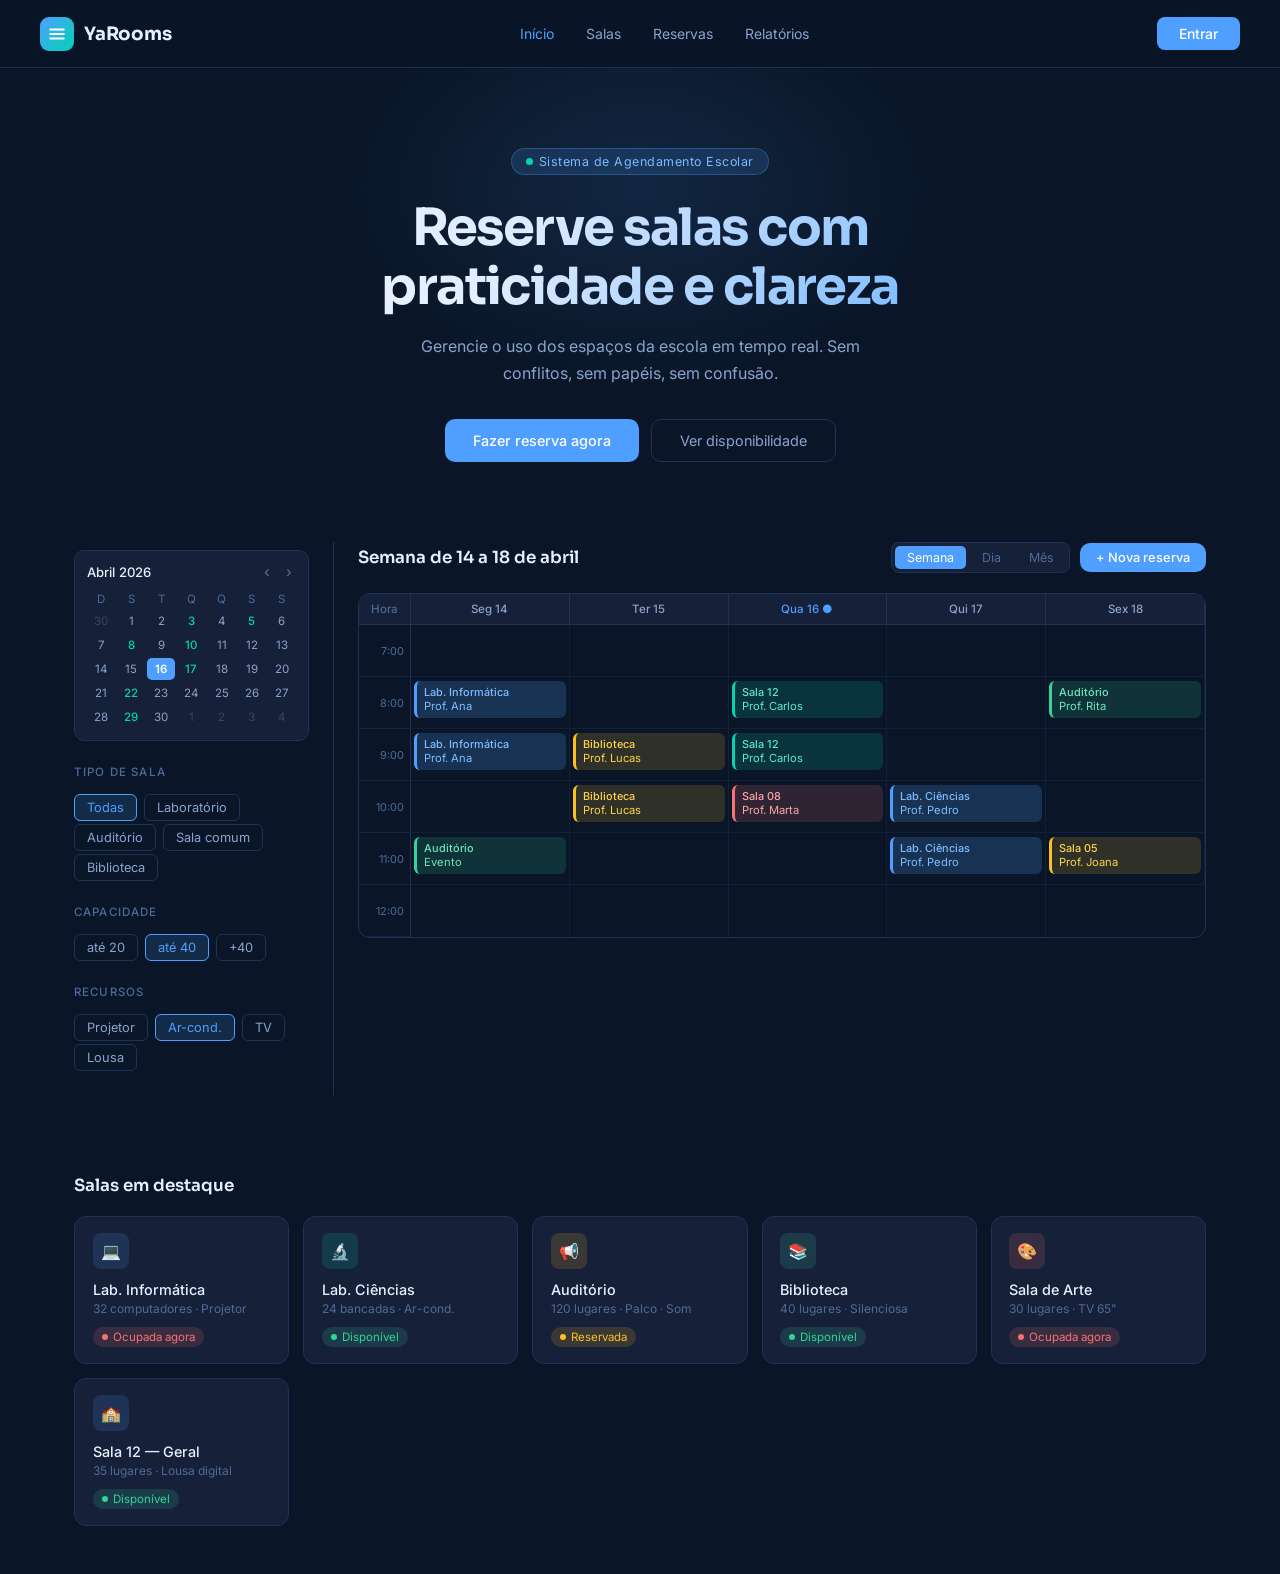
==== index.html @ a9773226 "agendamento de sala v1.0.0.0" ====
<!DOCTYPE html>
<html lang="pt-BR">
<head>
  <meta charset="UTF-8">
  <meta name="viewport" content="width=device-width, initial-scale=1.0">
  <title>YaRooms — Agendamento de Salas</title>
  <link href="https://fonts.googleapis.com/css2?family=Sora:wght@300;400;500;600;700&family=Inter:wght@300;400;500&display=swap" rel="stylesheet">
  <link rel="stylesheet" href="styles.css">
</head>
<body>

<!-- ── NAVBAR ── -->
<nav>
  <div class="logo">
    <div class="logo-icon">
      <svg viewBox="0 0 24 24" xmlns="http://www.w3.org/2000/svg">
        <path d="M3 6h18M3 12h18M3 18h18" stroke="white" stroke-width="2.5" stroke-linecap="round" fill="none"/>
      </svg>
    </div>
    YaRooms
  </div>
  <ul class="nav-links">
    <li class="active">Início</li>
    <li>Salas</li>
    <li>Reservas</li>
    <li>Relatórios</li>
  </ul>
  <button class="btn-login">Entrar</button>
</nav>

<!-- ── HERO ── -->
<section class="hero">
  <div class="hero-badge"><span class="dot"></span> Sistema de Agendamento Escolar</div>
  <h1>Reserve salas com<br>praticidade e clareza</h1>
  <p>Gerencie o uso dos espaços da escola em tempo real. Sem conflitos, sem papéis, sem confusão.</p>
  <div class="hero-cta">
    <button class="btn-primary">Fazer reserva agora</button>
    <button class="btn-outline">Ver disponibilidade</button>
  </div>
</section>

<!-- ── MAIN CONTENT ── -->
<main>

  <!-- SIDEBAR -->
  <aside class="sidebar">

    <div class="mini-calendar">
      <div class="cal-header">
        <span>Abril 2026</span>
        <div style="display:flex;gap:8px">
          <span class="cal-nav">‹</span>
          <span class="cal-nav">›</span>
        </div>
      </div>
      <div class="cal-grid">
        <div class="cal-day-name">D</div><div class="cal-day-name">S</div>
        <div class="cal-day-name">T</div><div class="cal-day-name">Q</div>
        <div class="cal-day-name">Q</div><div class="cal-day-name">S</div>
        <div class="cal-day-name">S</div>

        <div class="cal-day other-month">30</div>
        <div class="cal-day">1</div><div class="cal-day">2</div>
        <div class="cal-day has-event">3</div><div class="cal-day">4</div>
        <div class="cal-day has-event">5</div><div class="cal-day">6</div>

        <div class="cal-day">7</div><div class="cal-day has-event">8</div>
        <div class="cal-day">9</div><div class="cal-day has-event">10</div>
        <div class="cal-day">11</div><div class="cal-day">12</div><div class="cal-day">13</div>

        <div class="cal-day">14</div><div class="cal-day">15</div>
        <div class="cal-day today">16</div>
        <div class="cal-day has-event">17</div><div class="cal-day">18</div>
        <div class="cal-day">19</div><div class="cal-day">20</div>

        <div class="cal-day">21</div><div class="cal-day has-event">22</div>
        <div class="cal-day">23</div><div class="cal-day">24</div>
        <div class="cal-day">25</div><div class="cal-day">26</div><div class="cal-day">27</div>

        <div class="cal-day">28</div><div class="cal-day has-event">29</div>
        <div class="cal-day">30</div>
        <div class="cal-day other-month">1</div><div class="cal-day other-month">2</div>
        <div class="cal-day other-month">3</div><div class="cal-day other-month">4</div>
      </div>
    </div>

    <div class="filter-group">
      <h3>Tipo de sala</h3>
      <span class="filter-tag selected">Todas</span>
      <span class="filter-tag">Laboratório</span>
      <span class="filter-tag">Auditório</span>
      <span class="filter-tag">Sala comum</span>
      <span class="filter-tag">Biblioteca</span>
    </div>

    <div class="filter-group">
      <h3>Capacidade</h3>
      <span class="filter-tag">até 20</span>
      <span class="filter-tag selected">até 40</span>
      <span class="filter-tag">+40</span>
    </div>

    <div class="filter-group">
      <h3>Recursos</h3>
      <span class="filter-tag">Projetor</span>
      <span class="filter-tag selected">Ar-cond.</span>
      <span class="filter-tag">TV</span>
      <span class="filter-tag">Lousa</span>
    </div>

  </aside>

  <!-- SCHEDULE -->
  <div class="schedule-area">
    <div class="schedule-header">
      <h2>Semana de 14 a 18 de abril</h2>
      <div style="display:flex;gap:10px;align-items:center">
        <div class="view-toggle">
          <button class="view-btn active">Semana</button>
          <button class="view-btn">Dia</button>
          <button class="view-btn">Mês</button>
        </div>
        <button class="btn-primary" style="padding:7px 16px;font-size:0.8rem">+ Nova reserva</button>
      </div>
    </div>

    <div class="time-grid">
      <!-- Headers -->
      <div class="grid-header">Hora</div>
      <div class="grid-header day-header">Seg 14</div>
      <div class="grid-header day-header">Ter 15</div>
      <div class="grid-header day-header" style="color:var(--accent)">Qua 16 ●</div>
      <div class="grid-header day-header">Qui 17</div>
      <div class="grid-header day-header">Sex 18</div>

      <!-- 7h -->
      <div class="time-label">7:00</div>
      <div class="time-slot" data-day="Seg" data-hour="7"></div>
      <div class="time-slot" data-day="Ter" data-hour="7"></div>
      <div class="time-slot" data-day="Qua" data-hour="7"></div>
      <div class="time-slot" data-day="Qui" data-hour="7"></div>
      <div class="time-slot" data-day="Sex" data-hour="7"></div>

      <!-- 8h -->
      <div class="time-label">8:00</div>
      <div class="time-slot" data-day="Seg" data-hour="8">
        <div class="event event-blue"><strong>Lab. Informática</strong>Prof. Ana</div>
      </div>
      <div class="time-slot" data-day="Ter" data-hour="8"></div>
      <div class="time-slot" data-day="Qua" data-hour="8">
        <div class="event event-teal"><strong>Sala 12</strong>Prof. Carlos</div>
      </div>
      <div class="time-slot" data-day="Qui" data-hour="8"></div>
      <div class="time-slot" data-day="Sex" data-hour="8">
        <div class="event event-green"><strong>Auditório</strong>Prof. Rita</div>
      </div>

      <!-- 9h -->
      <div class="time-label">9:00</div>
      <div class="time-slot" data-day="Seg" data-hour="9">
        <div class="event event-blue"><strong>Lab. Informática</strong>Prof. Ana</div>
      </div>
      <div class="time-slot" data-day="Ter" data-hour="9">
        <div class="event event-amber"><strong>Biblioteca</strong>Prof. Lucas</div>
      </div>
      <div class="time-slot" data-day="Qua" data-hour="9">
        <div class="event event-teal"><strong>Sala 12</strong>Prof. Carlos</div>
      </div>
      <div class="time-slot" data-day="Qui" data-hour="9"></div>
      <div class="time-slot" data-day="Sex" data-hour="9"></div>

      <!-- 10h -->
      <div class="time-label">10:00</div>
      <div class="time-slot" data-day="Seg" data-hour="10"></div>
      <div class="time-slot" data-day="Ter" data-hour="10">
        <div class="event event-amber"><strong>Biblioteca</strong>Prof. Lucas</div>
      </div>
      <div class="time-slot" data-day="Qua" data-hour="10">
        <div class="event event-red"><strong>Sala 08</strong>Prof. Marta</div>
      </div>
      <div class="time-slot" data-day="Qui" data-hour="10">
        <div class="event event-blue"><strong>Lab. Ciências</strong>Prof. Pedro</div>
      </div>
      <div class="time-slot" data-day="Sex" data-hour="10"></div>

      <!-- 11h -->
      <div class="time-label">11:00</div>
      <div class="time-slot" data-day="Seg" data-hour="11">
        <div class="event event-green"><strong>Auditório</strong>Evento</div>
      </div>
      <div class="time-slot" data-day="Ter" data-hour="11"></div>
      <div class="time-slot" data-day="Qua" data-hour="11"></div>
      <div class="time-slot" data-day="Qui" data-hour="11">
        <div class="event event-blue"><strong>Lab. Ciências</strong>Prof. Pedro</div>
      </div>
      <div class="time-slot" data-day="Sex" data-hour="11">
        <div class="event event-amber"><strong>Sala 05</strong>Prof. Joana</div>
      </div>

      <!-- 12h -->
      <div class="time-label">12:00</div>
      <div class="time-slot last-row" data-day="Seg" data-hour="12"></div>
      <div class="time-slot last-row" data-day="Ter" data-hour="12"></div>
      <div class="time-slot last-row" data-day="Qua" data-hour="12"></div>
      <div class="time-slot last-row" data-day="Qui" data-hour="12"></div>
      <div class="time-slot last-row" data-day="Sex" data-hour="12"></div>
    </div>
  </div>

</main>

<!-- ── ROOM CARDS ── -->
<section class="rooms-section">
  <h2>Salas em destaque</h2>
  <div class="rooms-grid">

    <div class="room-card">
      <div class="room-icon" style="background:rgba(78,159,255,0.15)">💻</div>
      <h4>Lab. Informática</h4>
      <p>32 computadores · Projetor</p>
      <div class="room-status status-occupied"><span class="status-dot"></span>Ocupada agora</div>
    </div>

    <div class="room-card">
      <div class="room-icon" style="background:rgba(0,212,180,0.15)">🔬</div>
      <h4>Lab. Ciências</h4>
      <p>24 bancadas · Ar-cond.</p>
      <div class="room-status status-available"><span class="status-dot"></span>Disponível</div>
    </div>

    <div class="room-card">
      <div class="room-icon" style="background:rgba(251,191,36,0.15)">📢</div>
      <h4>Auditório</h4>
      <p>120 lugares · Palco · Som</p>
      <div class="room-status status-reserved"><span class="status-dot"></span>Reservada</div>
    </div>

    <div class="room-card">
      <div class="room-icon" style="background:rgba(52,211,153,0.15)">📚</div>
      <h4>Biblioteca</h4>
      <p>40 lugares · Silenciosa</p>
      <div class="room-status status-available"><span class="status-dot"></span>Disponível</div>
    </div>

    <div class="room-card">
      <div class="room-icon" style="background:rgba(248,113,113,0.15)">🎨</div>
      <h4>Sala de Arte</h4>
      <p>30 lugares · TV 65"</p>
      <div class="room-status status-occupied"><span class="status-dot"></span>Ocupada agora</div>
    </div>

    <div class="room-card">
      <div class="room-icon" style="background:rgba(78,159,255,0.15)">🏫</div>
      <h4>Sala 12 — Geral</h4>
      <p>35 lugares · Lousa digital</p>
      <div class="room-status status-available"><span class="status-dot"></span>Disponível</div>
    </div>

  </div>
</section>

<script src="main.js"></script>
</body>
</html>
---- styles.css ----
* { margin: 0; padding: 0; box-sizing: border-box; }

:root {
  --navy: #0a1628;
  --navy-mid: #0f2040;
  --navy-card: #162038;
  --navy-border: #1e3256;
  --accent: #4e9fff;
  --accent-light: #7fbdff;
  --accent-glow: rgba(78,159,255,0.18);
  --teal: #00d4b4;
  --teal-dim: rgba(0,212,180,0.12);
  --text-primary: #e8f0ff;
  --text-secondary: #8ba3cc;
  --text-muted: #4e6a99;
  --green: #34d399;
  --amber: #fbbf24;
  --red: #f87171;
  --badge-bg: rgba(78,159,255,0.15);
}

body {
  font-family: 'Inter', sans-serif;
  background: var(--navy);
  color: var(--text-primary);
  min-height: 100vh;
  overflow-x: hidden;
}

/* ── NAVBAR ── */
nav {
  display: flex;
  align-items: center;
  justify-content: space-between;
  padding: 0 2.5rem;
  height: 68px;
  background: rgba(10,22,40,0.95);
  border-bottom: 1px solid var(--navy-border);
  position: sticky;
  top: 0;
  z-index: 100;
  backdrop-filter: blur(12px);
}

.logo {
  display: flex;
  align-items: center;
  gap: 10px;
  font-family: 'Sora', sans-serif;
  font-weight: 700;
  font-size: 1.15rem;
  letter-spacing: -0.01em;
  color: var(--text-primary);
}

.logo-icon {
  width: 34px;
  height: 34px;
  background: linear-gradient(135deg, var(--accent), var(--teal));
  border-radius: 9px;
  display: flex;
  align-items: center;
  justify-content: center;
}

.logo-icon svg { width: 18px; height: 18px; fill: white; }

.nav-links {
  display: flex;
  gap: 2rem;
  list-style: none;
  font-size: 0.875rem;
  color: var(--text-secondary);
}

.nav-links li { cursor: pointer; transition: color .2s; }
.nav-links li:hover { color: var(--text-primary); }
.nav-links li.active { color: var(--accent); }

.btn-login {
  background: var(--accent);
  color: #fff;
  border: none;
  padding: 8px 22px;
  border-radius: 8px;
  font-size: 0.875rem;
  font-weight: 500;
  cursor: pointer;
  transition: background .2s, transform .15s;
  font-family: 'Inter', sans-serif;
}

.btn-login:hover { background: #3a8de0; transform: translateY(-1px); }

/* ── HERO ── */
.hero {
  display: flex;
  flex-direction: column;
  align-items: center;
  text-align: center;
  padding: 5rem 2rem 3rem;
  position: relative;
  overflow: hidden;
}

.hero::before {
  content: '';
  position: absolute;
  top: -80px;
  left: 50%;
  transform: translateX(-50%);
  width: 600px;
  height: 400px;
  background: radial-gradient(ellipse, rgba(78,159,255,0.12) 0%, transparent 70%);
  pointer-events: none;
}

.hero-badge {
  display: inline-flex;
  align-items: center;
  gap: 6px;
  background: var(--badge-bg);
  border: 1px solid rgba(78,159,255,0.3);
  border-radius: 20px;
  padding: 5px 14px;
  font-size: 0.78rem;
  color: var(--accent-light);
  margin-bottom: 1.5rem;
  letter-spacing: 0.04em;
}

.dot {
  width: 7px;
  height: 7px;
  border-radius: 50%;
  background: var(--teal);
}

h1 {
  font-family: 'Sora', sans-serif;
  font-size: clamp(2rem, 5vw, 3.2rem);
  font-weight: 700;
  line-height: 1.15;
  letter-spacing: -0.03em;
  margin-bottom: 1rem;
  background: linear-gradient(135deg, #e8f0ff 30%, var(--accent-light));
  -webkit-background-clip: text;
  -webkit-text-fill-color: transparent;
  background-clip: text;
}

.hero p {
  font-size: 1rem;
  color: var(--text-secondary);
  max-width: 480px;
  line-height: 1.7;
  margin-bottom: 2rem;
}

.hero-cta {
  display: flex;
  gap: 12px;
  flex-wrap: wrap;
  justify-content: center;
}

/* ── BUTTONS ── */
.btn-primary {
  background: var(--accent);
  color: #fff;
  border: none;
  padding: 12px 28px;
  border-radius: 10px;
  font-size: 0.9rem;
  font-weight: 500;
  cursor: pointer;
  transition: all .2s;
  font-family: 'Inter', sans-serif;
}

.btn-primary:hover { background: #3a8de0; transform: translateY(-2px); }

.btn-outline {
  background: transparent;
  color: var(--text-secondary);
  border: 1px solid var(--navy-border);
  padding: 12px 28px;
  border-radius: 10px;
  font-size: 0.9rem;
  font-weight: 400;
  cursor: pointer;
  transition: all .2s;
  font-family: 'Inter', sans-serif;
}

.btn-outline:hover { border-color: var(--accent); color: var(--accent); }

/* ── STATS BAR ── */
.stats-bar {
  display: flex;
  justify-content: center;
  gap: 3rem;
  flex-wrap: wrap;
  padding: 2rem 2rem 3rem;
  border-bottom: 1px solid var(--navy-border);
}

.stat { text-align: center; }

.stat-num {
  font-family: 'Sora', sans-serif;
  font-size: 1.6rem;
  font-weight: 700;
  color: var(--text-primary);
}

.stat-label {
  font-size: 0.78rem;
  color: var(--text-muted);
  margin-top: 2px;
}

/* ── MAIN LAYOUT ── */
main {
  display: grid;
  grid-template-columns: 260px 1fr;
  gap: 0;
  max-width: 1180px;
  margin: 0 auto;
  padding: 2rem 1.5rem 3rem;
  min-height: 480px;
}

/* ── SIDEBAR ── */
.sidebar {
  border-right: 1px solid var(--navy-border);
  padding-right: 1.5rem;
  padding-top: 0.5rem;
}

.sidebar h3 {
  font-size: 0.72rem;
  text-transform: uppercase;
  letter-spacing: 0.1em;
  color: var(--text-muted);
  margin-bottom: 0.75rem;
  font-weight: 500;
}

.filter-group { margin-bottom: 1.5rem; }

.filter-tag {
  display: inline-block;
  padding: 5px 12px;
  border-radius: 6px;
  font-size: 0.8rem;
  border: 1px solid var(--navy-border);
  color: var(--text-secondary);
  margin: 3px 3px 0 0;
  cursor: pointer;
  transition: all .15s;
}

.filter-tag:hover { border-color: var(--accent); color: var(--accent); }

.filter-tag.selected {
  background: var(--badge-bg);
  border-color: var(--accent);
  color: var(--accent);
}

/* ── MINI CALENDAR ── */
.mini-calendar {
  background: var(--navy-card);
  border: 1px solid var(--navy-border);
  border-radius: 10px;
  padding: 12px;
  margin-bottom: 1.5rem;
}

.cal-header {
  display: flex;
  justify-content: space-between;
  align-items: center;
  margin-bottom: 10px;
  font-size: 0.82rem;
  font-weight: 500;
  color: var(--text-primary);
}

.cal-nav {
  color: var(--text-muted);
  cursor: pointer;
  font-size: 0.9rem;
  padding: 0 4px;
}

.cal-grid {
  display: grid;
  grid-template-columns: repeat(7, 1fr);
  gap: 2px;
  text-align: center;
  font-size: 0.72rem;
}

.cal-day-name { color: var(--text-muted); padding: 2px 0; }

.cal-day {
  padding: 4px 2px;
  border-radius: 5px;
  color: var(--text-secondary);
  cursor: pointer;
  transition: background .15s;
}

.cal-day:hover { background: var(--navy-border); }
.cal-day.today { background: var(--accent); color: #fff; font-weight: 600; }
.cal-day.has-event { color: var(--teal); font-weight: 500; }
.cal-day.other-month { color: var(--text-muted); opacity: 0.5; }

/* ── SCHEDULE AREA ── */
.schedule-area { padding-left: 1.5rem; }

.schedule-header {
  display: flex;
  align-items: center;
  justify-content: space-between;
  margin-bottom: 1.25rem;
}

.schedule-header h2 {
  font-family: 'Sora', sans-serif;
  font-size: 1.05rem;
  font-weight: 600;
}

.view-toggle {
  display: flex;
  gap: 4px;
  background: var(--navy-card);
  border: 1px solid var(--navy-border);
  border-radius: 8px;
  padding: 3px;
}

.view-btn {
  padding: 4px 12px;
  border-radius: 5px;
  font-size: 0.78rem;
  border: none;
  cursor: pointer;
  font-family: 'Inter', sans-serif;
  transition: all .15s;
  background: transparent;
  color: var(--text-muted);
}

.view-btn.active { background: var(--accent); color: #fff; }

/* ── TIME GRID ── */
.time-grid {
  display: grid;
  grid-template-columns: 52px repeat(5, 1fr);
  gap: 0;
  border: 1px solid var(--navy-border);
  border-radius: 12px;
  overflow: hidden;
}

.grid-header {
  background: var(--navy-card);
  padding: 8px 6px;
  text-align: center;
  font-size: 0.72rem;
  font-weight: 500;
  color: var(--text-muted);
  border-bottom: 1px solid var(--navy-border);
  border-right: 1px solid var(--navy-border);
}

.grid-header.day-header { color: var(--text-secondary); }
.grid-header:last-child { border-right: none; }

.time-label {
  font-size: 0.68rem;
  color: var(--text-muted);
  padding: 0 6px;
  display: flex;
  align-items: center;
  border-bottom: 1px solid rgba(30,50,86,0.5);
  border-right: 1px solid var(--navy-border);
  height: 52px;
  justify-content: flex-end;
}

.time-slot {
  border-bottom: 1px solid rgba(30,50,86,0.4);
  border-right: 1px solid rgba(30,50,86,0.4);
  height: 52px;
  position: relative;
  cursor: pointer;
  transition: background .15s;
}

.time-slot:last-child { border-right: none; }
.time-slot:hover { background: rgba(78,159,255,0.06); }
.time-slot.last-row { border-bottom: none; }

/* ── EVENTS ── */
.event {
  position: absolute;
  left: 3px;
  right: 3px;
  top: 4px;
  border-radius: 6px;
  padding: 4px 7px;
  font-size: 0.7rem;
  line-height: 1.3;
  cursor: pointer;
  z-index: 2;
  overflow: hidden;
}

.event strong { display: block; font-weight: 500; font-size: 0.68rem; }
.event-blue  { background: rgba(78,159,255,0.2);  border-left: 3px solid var(--accent); color: var(--accent-light); }
.event-teal  { background: rgba(0,212,180,0.15);  border-left: 3px solid var(--teal);   color: #5ee8d4; }
.event-amber { background: rgba(251,191,36,0.15); border-left: 3px solid var(--amber);  color: #fcd34d; }
.event-red   { background: rgba(248,113,113,0.15);border-left: 3px solid var(--red);    color: #fca5a5; }
.event-green { background: rgba(52,211,153,0.15); border-left: 3px solid var(--green);  color: #6ee7b7; }

/* ── ROOM CARDS ── */
.rooms-section {
  padding: 2rem 1.5rem 3rem;
  max-width: 1180px;
  margin: 0 auto;
}

.rooms-section h2 {
  font-family: 'Sora', sans-serif;
  font-size: 1.05rem;
  font-weight: 600;
  margin-bottom: 1.25rem;
  color: var(--text-primary);
}

.rooms-grid {
  display: grid;
  grid-template-columns: repeat(auto-fill, minmax(200px, 1fr));
  gap: 14px;
}

.room-card {
  background: var(--navy-card);
  border: 1px solid var(--navy-border);
  border-radius: 12px;
  padding: 1rem 1.1rem;
  transition: border-color .2s, transform .15s;
  cursor: pointer;
}

.room-card:hover { border-color: var(--accent); transform: translateY(-2px); }

.room-icon {
  width: 36px;
  height: 36px;
  border-radius: 8px;
  display: flex;
  align-items: center;
  justify-content: center;
  margin-bottom: 0.75rem;
  font-size: 1rem;
}

.room-card h4 { font-size: 0.9rem; font-weight: 500; margin-bottom: 3px; }
.room-card p  { font-size: 0.75rem; color: var(--text-muted); margin-bottom: 8px; }

.room-status {
  display: inline-flex;
  align-items: center;
  gap: 5px;
  font-size: 0.72rem;
  border-radius: 20px;
  padding: 3px 9px;
}

.status-dot { width: 6px; height: 6px; border-radius: 50%; }
.status-available { background: rgba(52,211,153,0.15); color: var(--green); }
.status-available .status-dot { background: var(--green); }
.status-occupied  { background: rgba(248,113,113,0.15); color: var(--red); }
.status-occupied  .status-dot { background: var(--red); }
.status-reserved  { background: rgba(251,191,36,0.15);  color: var(--amber); }
.status-reserved  .status-dot { background: var(--amber); }
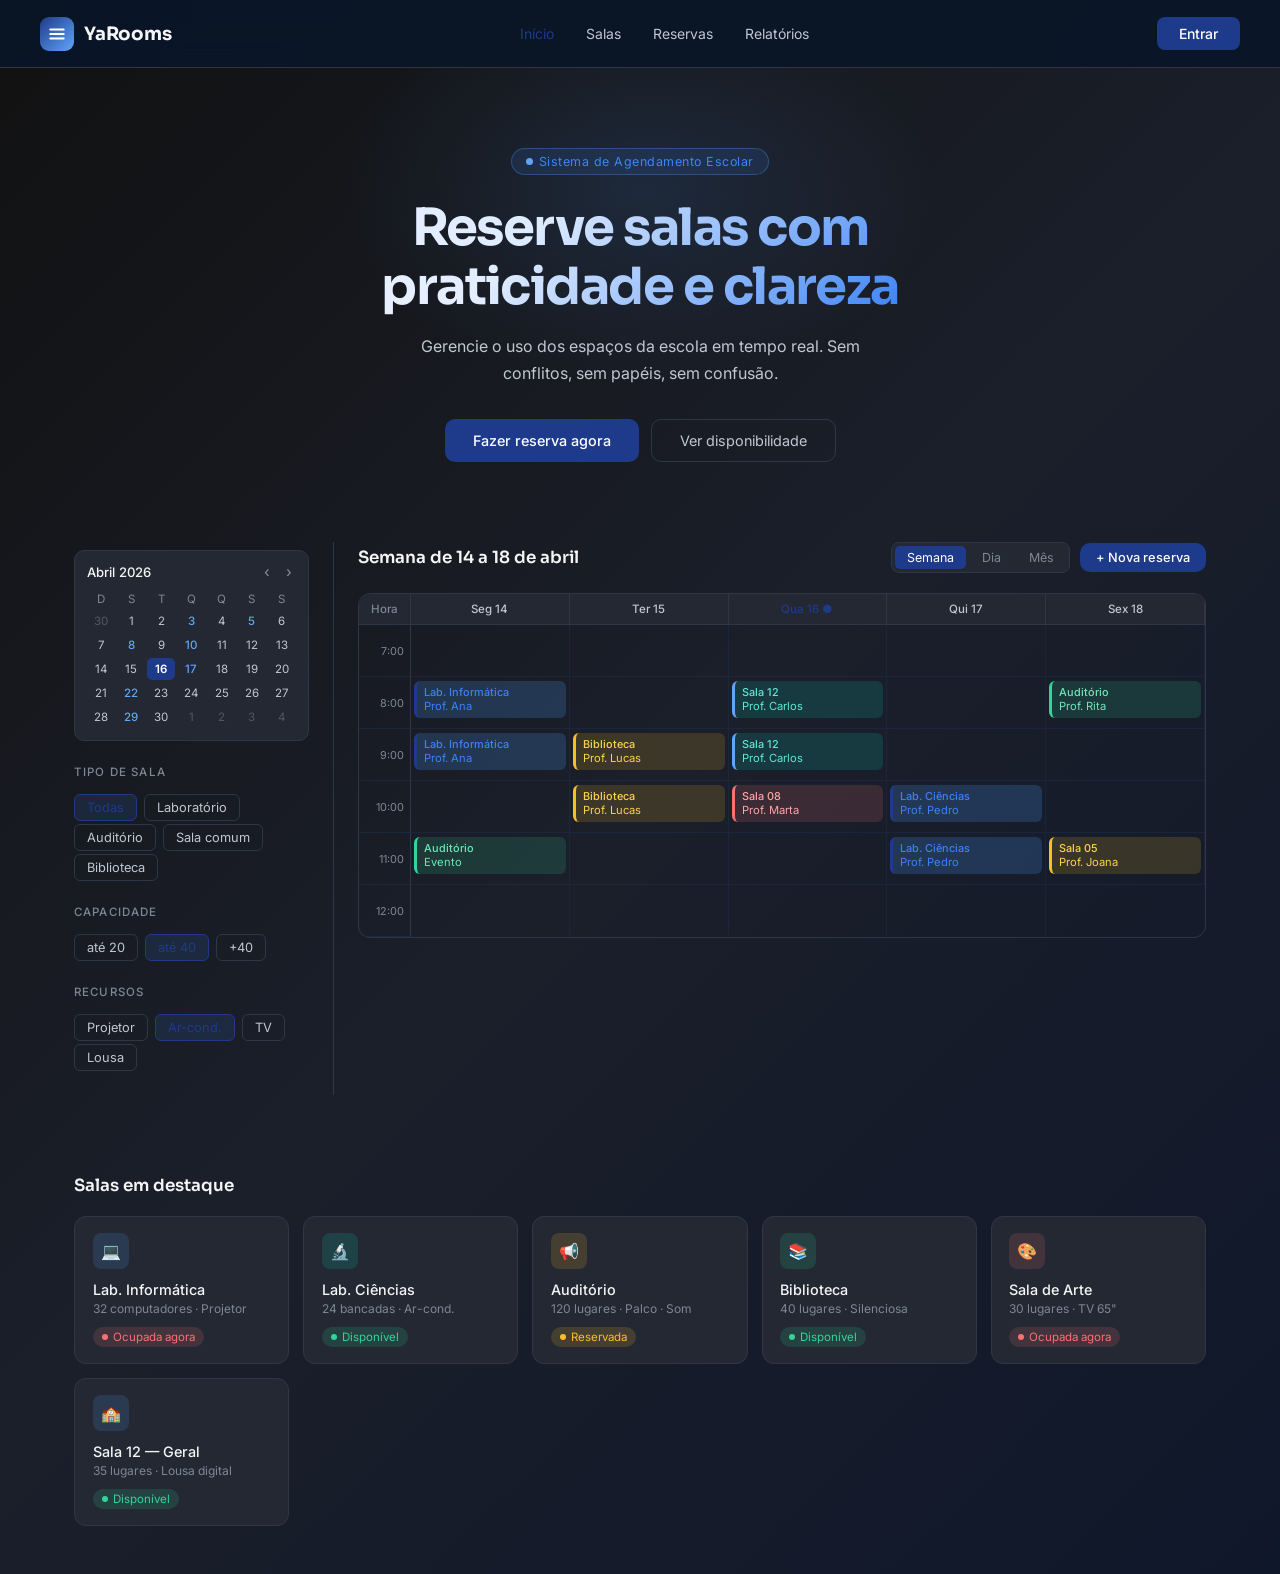
==== commit 305450b8: "Agendamento v1.0.2 - Integrei a Tela de Bem-Vindo a pagina de login, e alterei as cores das paginas " ====
--- a/index.html
+++ b/index.html
@@ -8,8 +8,6 @@
   <link rel="stylesheet" href="styles.css">
 </head>
 <body>
-
-<!-- ── NAVBAR ── -->
 <nav>
   <div class="logo">
     <div class="logo-icon">
--- a/styles.css
+++ b/styles.css
@@ -1,27 +1,26 @@
 * { margin: 0; padding: 0; box-sizing: border-box; }
 
 :root {
-  --navy: #0a1628;
-  --navy-mid: #0f2040;
-  --navy-card: #162038;
-  --navy-border: #1e3256;
-  --accent: #4e9fff;
-  --accent-light: #7fbdff;
-  --accent-glow: rgba(78,159,255,0.18);
-  --teal: #00d4b4;
-  --teal-dim: rgba(0,212,180,0.12);
-  --text-primary: #e8f0ff;
-  --text-secondary: #8ba3cc;
-  --text-muted: #4e6a99;
+  --navy: #111111;
+  --navy-mid: #1b1f2a;
+  --navy-card: #232833;
+  --navy-border: #2f3747;
+  --accent: #1e3a8a;
+  --accent-light: #3b82f6;
+  --accent-glow: rgba(59,130,246,0.20);
+  --teal: #60a5fa;
+  --text-primary: #f5f5f5;
+  --text-secondary: #c0c7d1;
+  --text-muted: #7d8795;
   --green: #34d399;
   --amber: #fbbf24;
   --red: #f87171;
-  --badge-bg: rgba(78,159,255,0.15);
+  --badge-bg: rgba(59,130,246,0.12);
 }
 
 body {
   font-family: 'Inter', sans-serif;
-  background: var(--navy);
+   background: linear-gradient(135deg, #111111, #1b1f2a, #0f172a);
   color: var(--text-primary);
   min-height: 100vh;
   overflow-x: hidden;
@@ -490,3 +489,68 @@
 .status-occupied  .status-dot { background: var(--red); }
 .status-reserved  { background: rgba(251,191,36,0.15);  color: var(--amber); }
 .status-reserved  .status-dot { background: var(--amber); }
+
+/* ── SPLASH SCREEN / ANIMAÇÃO INICIAL ── */
+.splash{
+   position:fixed;
+   inset:0;
+   background:url("boasvindas.png") center center/cover no-repeat;
+   display:flex;
+   flex-direction:column;
+   justify-content:center;
+   align-items:center;
+   z-index:9999;
+   animation:splashOut 3s ease forwards;
+}
+
+.splash-logo{
+   width:320px;
+   opacity:0;
+   transform:scale(.4);
+   animation:logoIn 1.5s ease forwards;
+}
+
+.welcome-text{
+   margin-top:18px;
+   color:white;
+   font-family:'Sora', sans-serif;
+   font-size:1.8rem;
+   font-weight:700;
+   opacity:0;
+   transform:translateY(20px);
+   animation:textoIn 1s ease forwards;
+   animation-delay:1s;
+}
+
+@keyframes logoIn{
+   0%{
+      opacity:0;
+      transform:scale(.4);
+   }
+   60%{
+      opacity:1;
+      transform:scale(1.08);
+   }
+   100%{
+      opacity:1;
+      transform:scale(1);
+   }
+}
+
+@keyframes textoIn{
+   to{
+      opacity:1;
+      transform:translateY(0);
+   }
+}
+
+@keyframes splashOut{
+   0%,80%{
+      opacity:1;
+   }
+   100%{
+      opacity:0;
+      visibility:hidden;
+      pointer-events:none;
+   }
+}
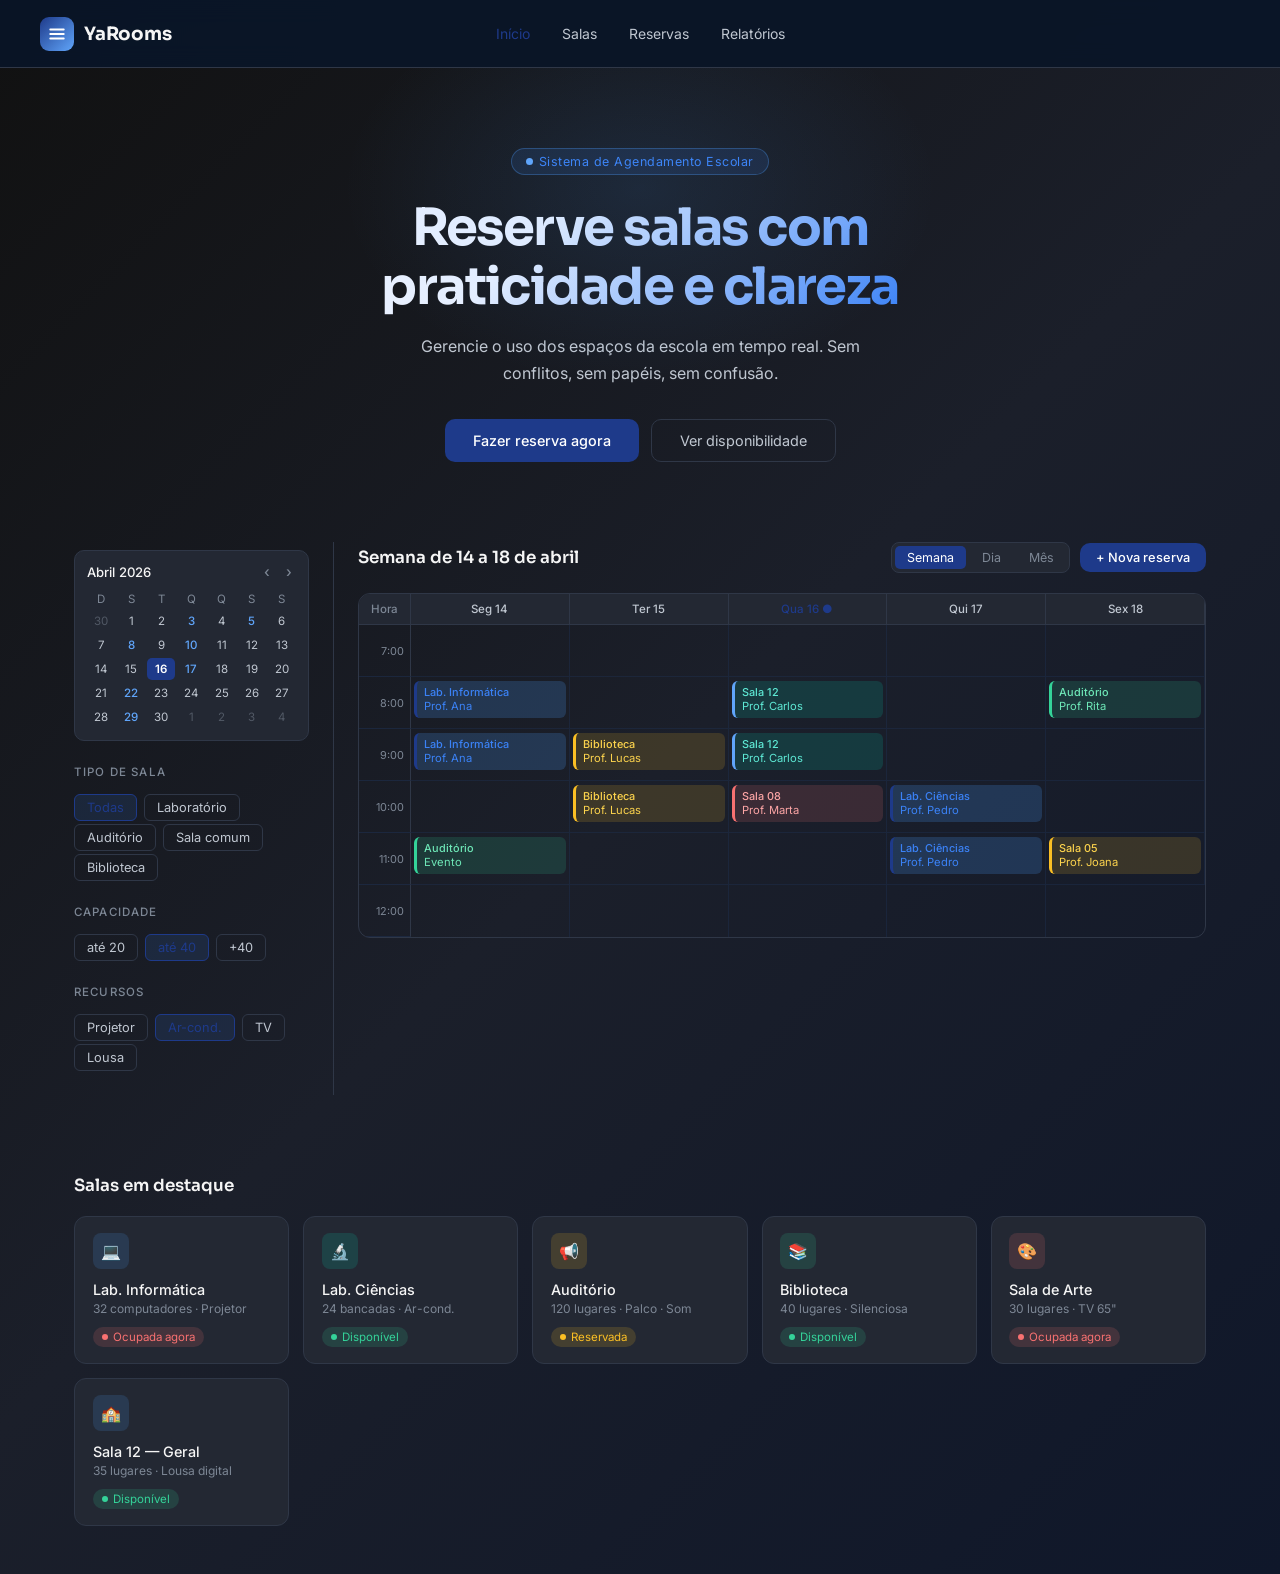
==== commit 0d449385: "Agendamento v1.0.3 - Retirei o botao de entrar, e reecentralizei a Navigation Bar" ====
--- a/index.html
+++ b/index.html
@@ -23,7 +23,6 @@
     <li>Reservas</li>
     <li>Relatórios</li>
   </ul>
-  <button class="btn-login">Entrar</button>
 </nav>
 
 <!-- ── HERO ── -->
--- a/styles.css
+++ b/styles.css
@@ -27,17 +27,16 @@
 }
 
 /* ── NAVBAR ── */
-nav {
-  display: flex;
-  align-items: center;
-  justify-content: space-between;
-  padding: 0 2.5rem;
-  height: 68px;
+nav{
+  display:flex;
+  align-items:center;
+  padding:0 2.5rem;
+  height:68px;
   background: rgba(10,22,40,0.95);
-  border-bottom: 1px solid var(--navy-border);
-  position: sticky;
-  top: 0;
-  z-index: 100;
+  border-bottom:1px solid var(--navy-border);
+  position:sticky;
+  top:0;
+  z-index:100;
   backdrop-filter: blur(12px);
 }
 
@@ -64,12 +63,16 @@
 
 .logo-icon svg { width: 18px; height: 18px; fill: white; }
 
-.nav-links {
-  display: flex;
-  gap: 2rem;
-  list-style: none;
-  font-size: 0.875rem;
-  color: var(--text-secondary);
+.nav-links{
+  display:flex;
+  gap:2rem;
+  list-style:none;
+  font-size:0.875rem;
+  color:var(--text-secondary);
+
+  position:absolute;
+  left:50%;
+  transform:translateX(-50%);
 }
 
 .nav-links li { cursor: pointer; transition: color .2s; }
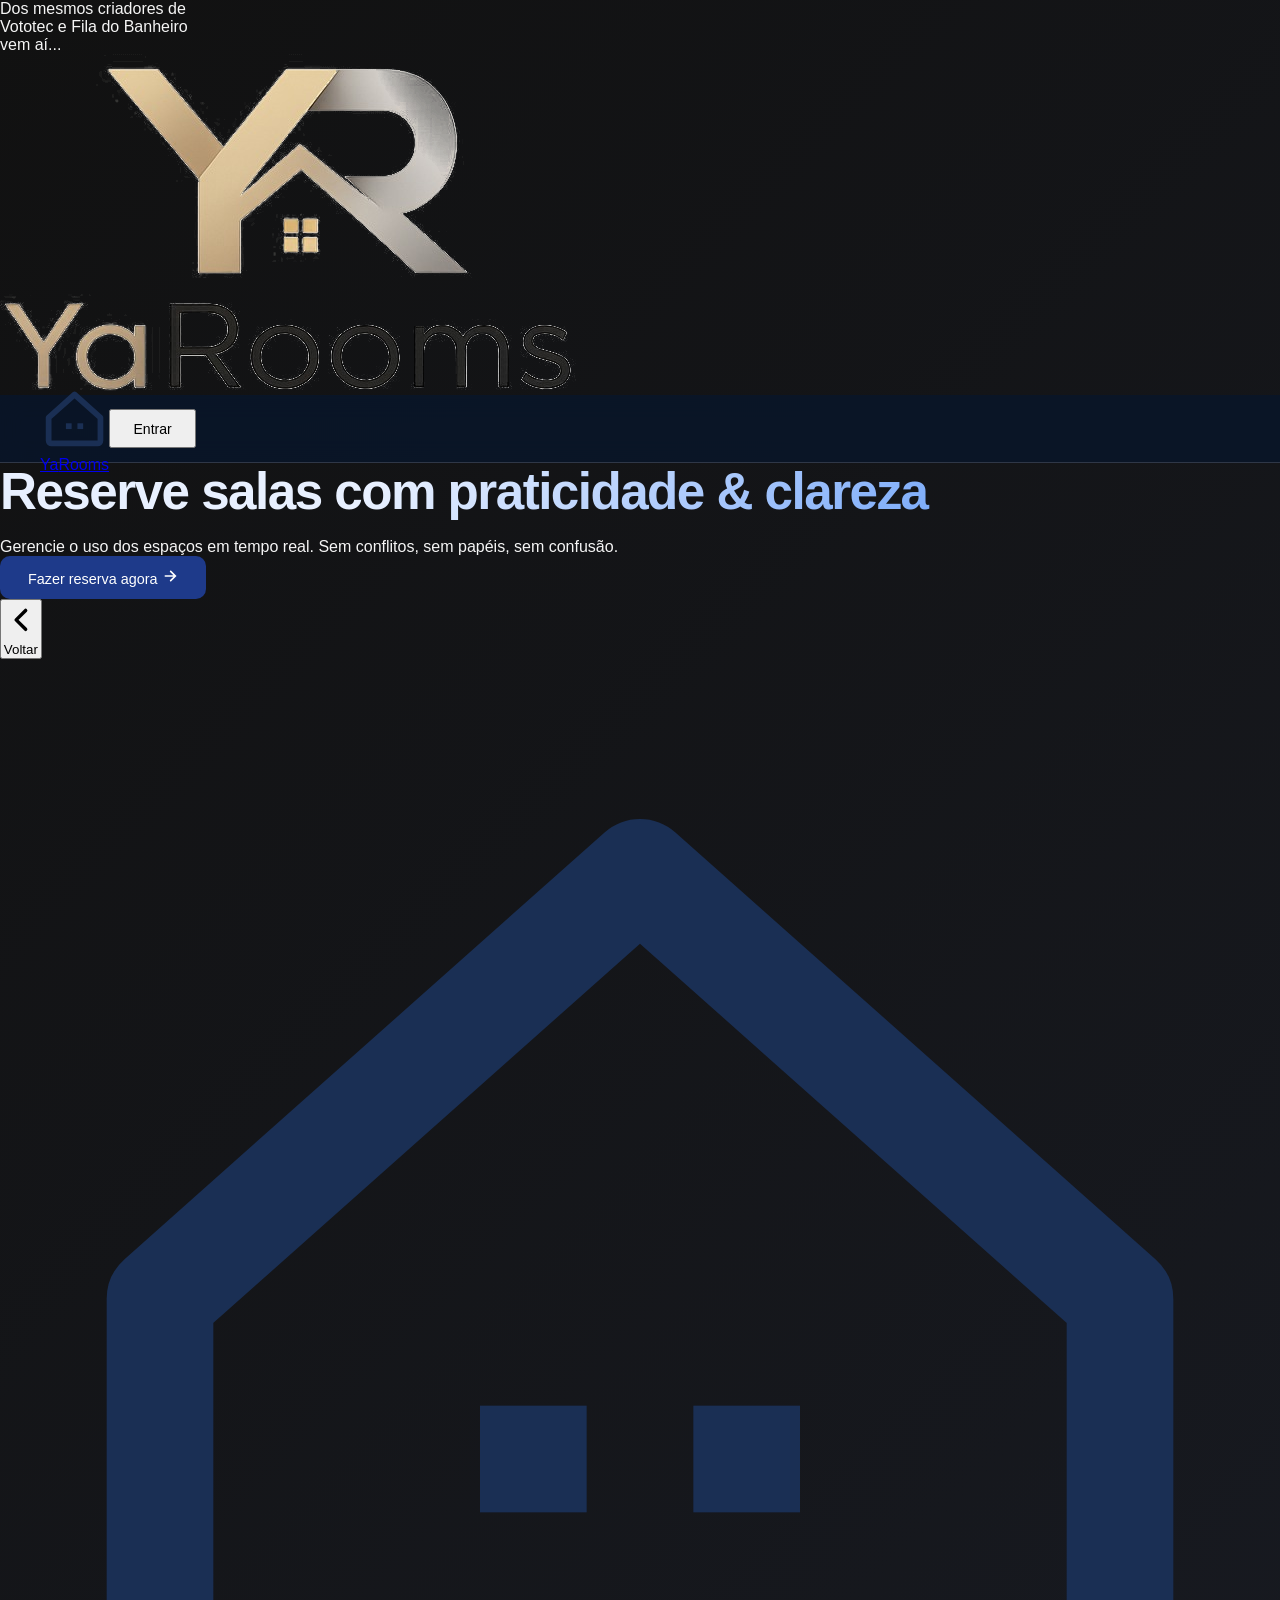
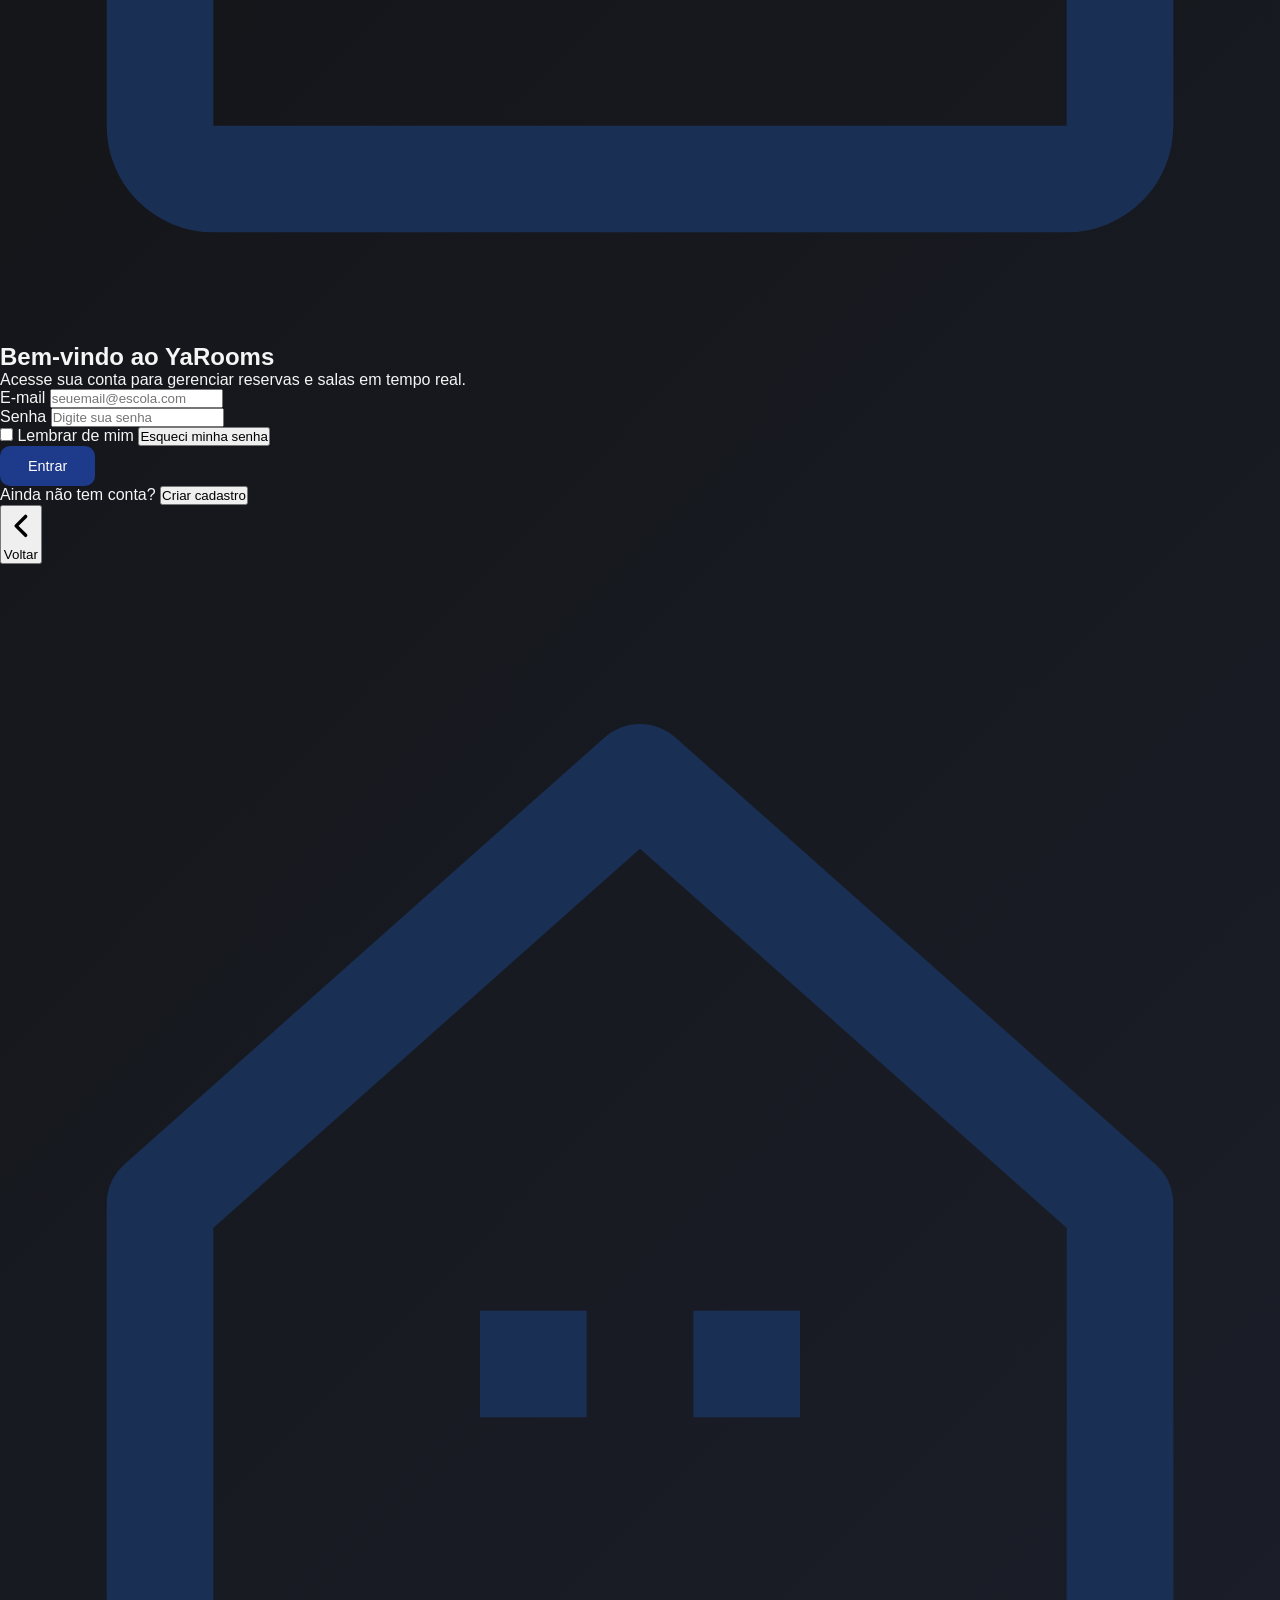
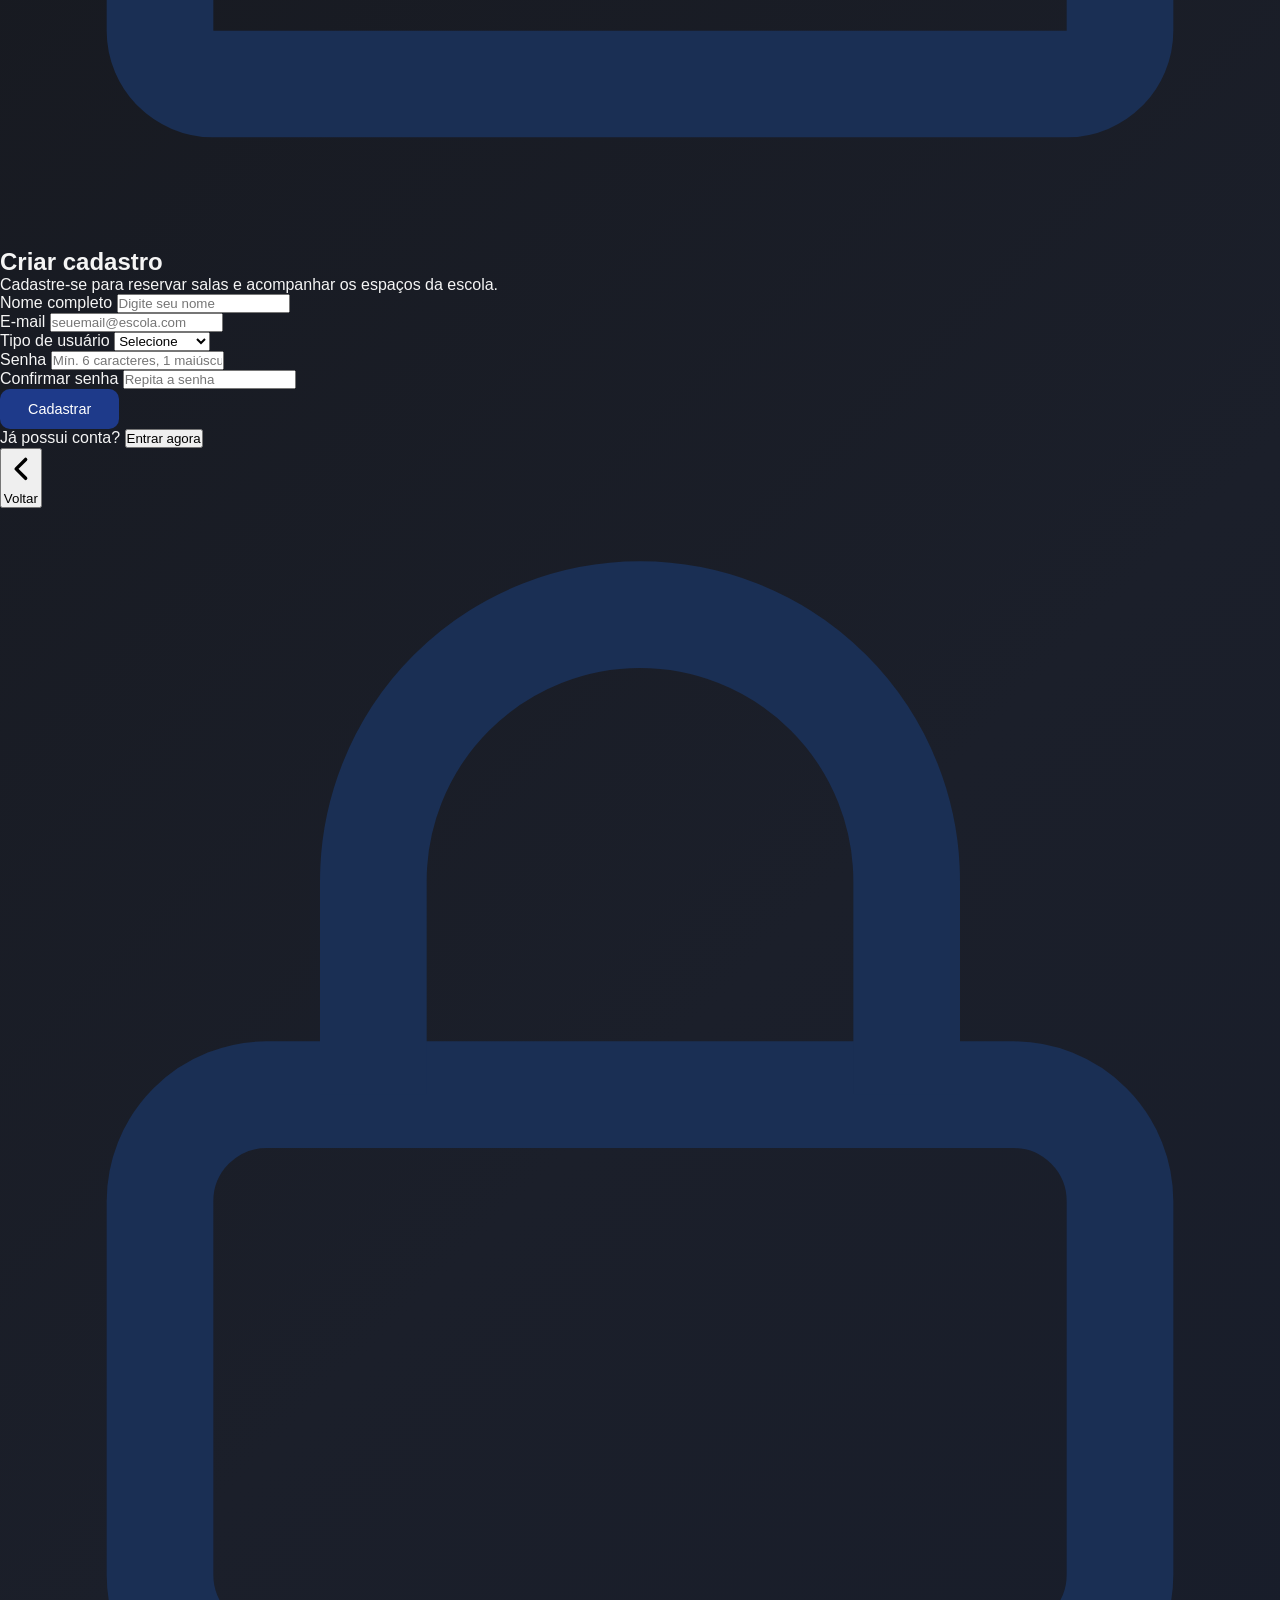
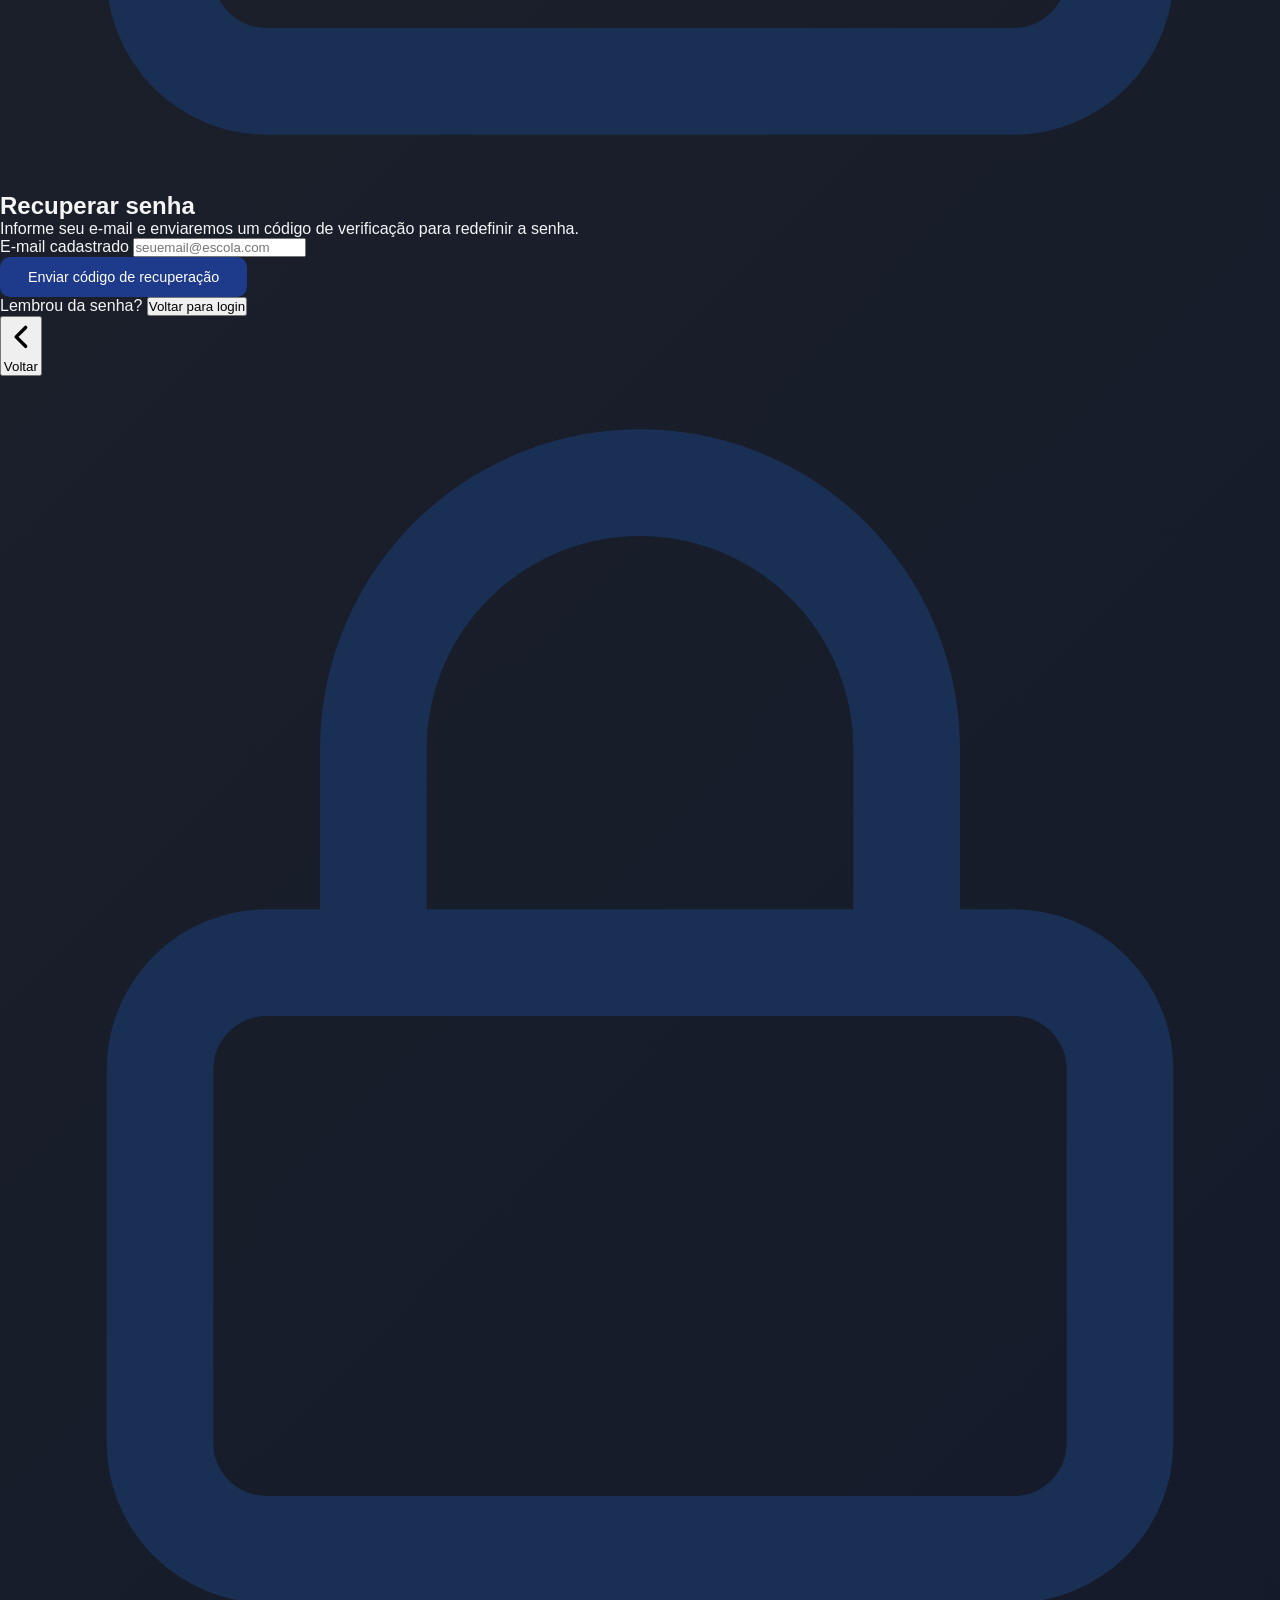
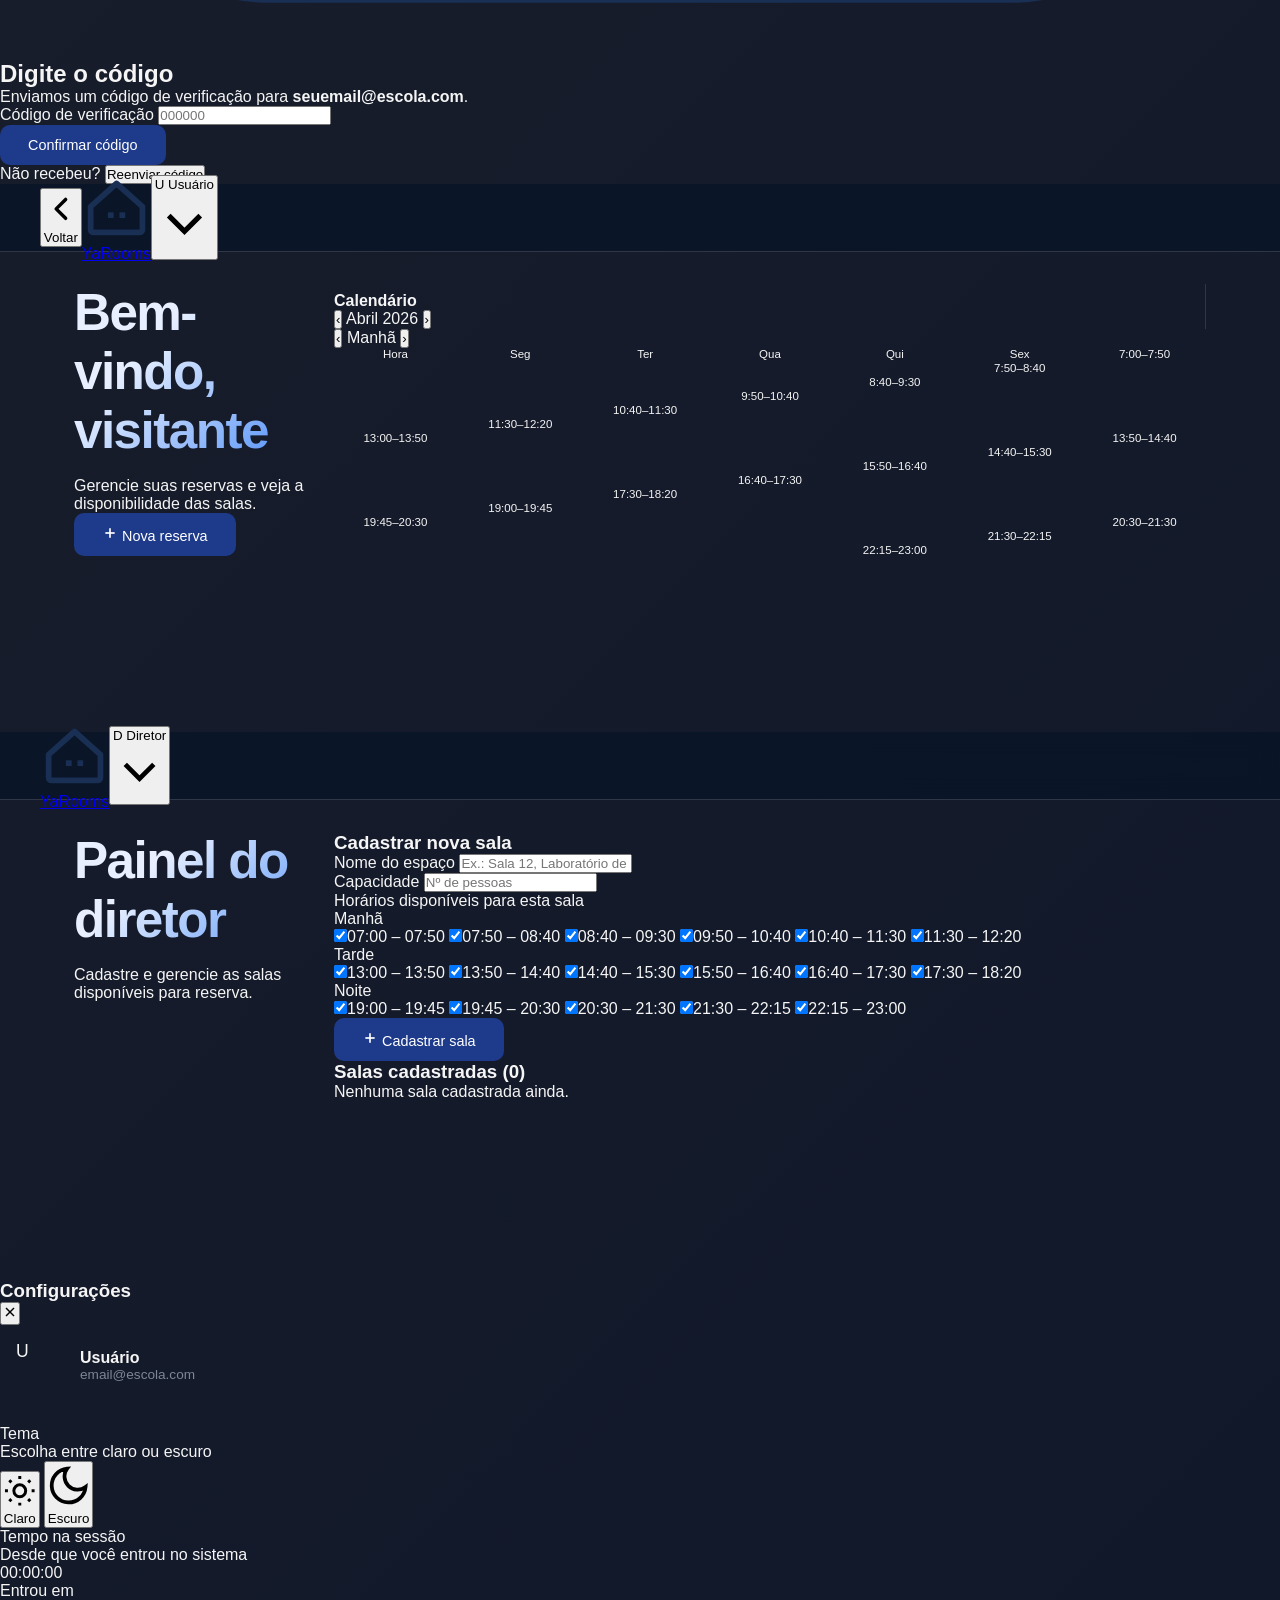
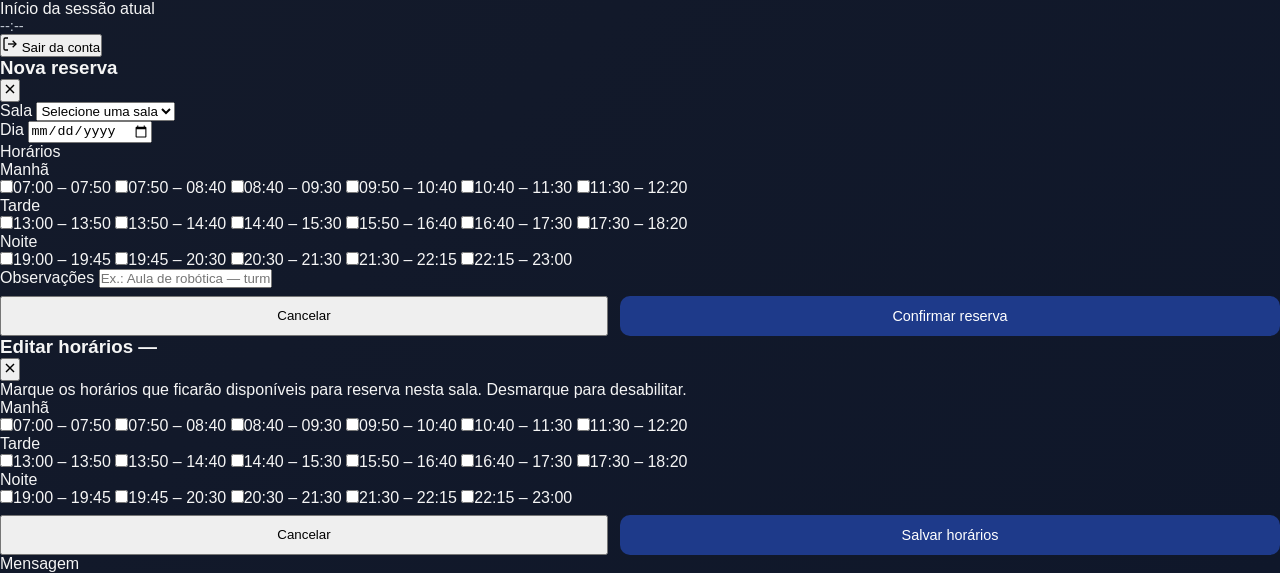
==== commit c0a1076a: "Nova Beta" ====
--- a/index.html
+++ b/index.html
@@ -1,261 +1,687 @@
 <!DOCTYPE html>
 <html lang="pt-BR">
 <head>
-  <meta charset="UTF-8">
-  <meta name="viewport" content="width=device-width, initial-scale=1.0">
-  <title>YaRooms — Agendamento de Salas</title>
-  <link href="https://fonts.googleapis.com/css2?family=Sora:wght@300;400;500;600;700&family=Inter:wght@300;400;500&display=swap" rel="stylesheet">
-  <link rel="stylesheet" href="styles.css">
+<meta charset="UTF-8">
+<meta name="viewport" content="width=device-width, initial-scale=1.0">
+<title>YaRooms — Agendamento de Salas</title>
+<link rel="preconnect" href="https://fonts.googleapis.com">
+<link rel="preconnect" href="https://fonts.gstatic.com" crossorigin>
+<link href="https://fonts.googleapis.com/css2?family=Cormorant+Garamond:wght@500;600;700&family=Outfit:wght@300;400;500;600;700&display=swap" rel="stylesheet">
+<link rel="stylesheet" href="styles.css">
 </head>
-<body>
-<nav>
-  <div class="logo">
-    <div class="logo-icon">
-      <svg viewBox="0 0 24 24" xmlns="http://www.w3.org/2000/svg">
-        <path d="M3 6h18M3 12h18M3 18h18" stroke="white" stroke-width="2.5" stroke-linecap="round" fill="none"/>
-      </svg>
-    </div>
-    YaRooms
-  </div>
-  <ul class="nav-links">
-    <li class="active">Início</li>
-    <li>Salas</li>
-    <li>Reservas</li>
-    <li>Relatórios</li>
-  </ul>
-</nav>
-
-<!-- ── HERO ── -->
-<section class="hero">
-  <div class="hero-badge"><span class="dot"></span> Sistema de Agendamento Escolar</div>
-  <h1>Reserve salas com<br>praticidade e clareza</h1>
-  <p>Gerencie o uso dos espaços da escola em tempo real. Sem conflitos, sem papéis, sem confusão.</p>
-  <div class="hero-cta">
-    <button class="btn-primary">Fazer reserva agora</button>
-    <button class="btn-outline">Ver disponibilidade</button>
-  </div>
-</section>
-
-<!-- ── MAIN CONTENT ── -->
-<main>
-
-  <!-- SIDEBAR -->
-  <aside class="sidebar">
-
-    <div class="mini-calendar">
-      <div class="cal-header">
-        <span>Abril 2026</span>
-        <div style="display:flex;gap:8px">
-          <span class="cal-nav">‹</span>
-          <span class="cal-nav">›</span>
-        </div>
-      </div>
-      <div class="cal-grid">
-        <div class="cal-day-name">D</div><div class="cal-day-name">S</div>
-        <div class="cal-day-name">T</div><div class="cal-day-name">Q</div>
-        <div class="cal-day-name">Q</div><div class="cal-day-name">S</div>
-        <div class="cal-day-name">S</div>
-
-        <div class="cal-day other-month">30</div>
-        <div class="cal-day">1</div><div class="cal-day">2</div>
-        <div class="cal-day has-event">3</div><div class="cal-day">4</div>
-        <div class="cal-day has-event">5</div><div class="cal-day">6</div>
-
-        <div class="cal-day">7</div><div class="cal-day has-event">8</div>
-        <div class="cal-day">9</div><div class="cal-day has-event">10</div>
-        <div class="cal-day">11</div><div class="cal-day">12</div><div class="cal-day">13</div>
-
-        <div class="cal-day">14</div><div class="cal-day">15</div>
-        <div class="cal-day today">16</div>
-        <div class="cal-day has-event">17</div><div class="cal-day">18</div>
-        <div class="cal-day">19</div><div class="cal-day">20</div>
-
-        <div class="cal-day">21</div><div class="cal-day has-event">22</div>
-        <div class="cal-day">23</div><div class="cal-day">24</div>
-        <div class="cal-day">25</div><div class="cal-day">26</div><div class="cal-day">27</div>
-
-        <div class="cal-day">28</div><div class="cal-day has-event">29</div>
-        <div class="cal-day">30</div>
-        <div class="cal-day other-month">1</div><div class="cal-day other-month">2</div>
-        <div class="cal-day other-month">3</div><div class="cal-day other-month">4</div>
-      </div>
-    </div>
-
-    <div class="filter-group">
-      <h3>Tipo de sala</h3>
-      <span class="filter-tag selected">Todas</span>
-      <span class="filter-tag">Laboratório</span>
-      <span class="filter-tag">Auditório</span>
-      <span class="filter-tag">Sala comum</span>
-      <span class="filter-tag">Biblioteca</span>
-    </div>
-
-    <div class="filter-group">
-      <h3>Capacidade</h3>
-      <span class="filter-tag">até 20</span>
-      <span class="filter-tag selected">até 40</span>
-      <span class="filter-tag">+40</span>
-    </div>
-
-    <div class="filter-group">
-      <h3>Recursos</h3>
-      <span class="filter-tag">Projetor</span>
-      <span class="filter-tag selected">Ar-cond.</span>
-      <span class="filter-tag">TV</span>
-      <span class="filter-tag">Lousa</span>
-    </div>
-
-  </aside>
-
-  <!-- SCHEDULE -->
-  <div class="schedule-area">
-    <div class="schedule-header">
-      <h2>Semana de 14 a 18 de abril</h2>
-      <div style="display:flex;gap:10px;align-items:center">
-        <div class="view-toggle">
-          <button class="view-btn active">Semana</button>
-          <button class="view-btn">Dia</button>
-          <button class="view-btn">Mês</button>
-        </div>
-        <button class="btn-primary" style="padding:7px 16px;font-size:0.8rem">+ Nova reserva</button>
-      </div>
-    </div>
-
-    <div class="time-grid">
-      <!-- Headers -->
-      <div class="grid-header">Hora</div>
-      <div class="grid-header day-header">Seg 14</div>
-      <div class="grid-header day-header">Ter 15</div>
-      <div class="grid-header day-header" style="color:var(--accent)">Qua 16 ●</div>
-      <div class="grid-header day-header">Qui 17</div>
-      <div class="grid-header day-header">Sex 18</div>
-
-      <!-- 7h -->
-      <div class="time-label">7:00</div>
-      <div class="time-slot" data-day="Seg" data-hour="7"></div>
-      <div class="time-slot" data-day="Ter" data-hour="7"></div>
-      <div class="time-slot" data-day="Qua" data-hour="7"></div>
-      <div class="time-slot" data-day="Qui" data-hour="7"></div>
-      <div class="time-slot" data-day="Sex" data-hour="7"></div>
-
-      <!-- 8h -->
-      <div class="time-label">8:00</div>
-      <div class="time-slot" data-day="Seg" data-hour="8">
-        <div class="event event-blue"><strong>Lab. Informática</strong>Prof. Ana</div>
-      </div>
-      <div class="time-slot" data-day="Ter" data-hour="8"></div>
-      <div class="time-slot" data-day="Qua" data-hour="8">
-        <div class="event event-teal"><strong>Sala 12</strong>Prof. Carlos</div>
-      </div>
-      <div class="time-slot" data-day="Qui" data-hour="8"></div>
-      <div class="time-slot" data-day="Sex" data-hour="8">
-        <div class="event event-green"><strong>Auditório</strong>Prof. Rita</div>
-      </div>
-
-      <!-- 9h -->
-      <div class="time-label">9:00</div>
-      <div class="time-slot" data-day="Seg" data-hour="9">
-        <div class="event event-blue"><strong>Lab. Informática</strong>Prof. Ana</div>
-      </div>
-      <div class="time-slot" data-day="Ter" data-hour="9">
-        <div class="event event-amber"><strong>Biblioteca</strong>Prof. Lucas</div>
-      </div>
-      <div class="time-slot" data-day="Qua" data-hour="9">
-        <div class="event event-teal"><strong>Sala 12</strong>Prof. Carlos</div>
-      </div>
-      <div class="time-slot" data-day="Qui" data-hour="9"></div>
-      <div class="time-slot" data-day="Sex" data-hour="9"></div>
-
-      <!-- 10h -->
-      <div class="time-label">10:00</div>
-      <div class="time-slot" data-day="Seg" data-hour="10"></div>
-      <div class="time-slot" data-day="Ter" data-hour="10">
-        <div class="event event-amber"><strong>Biblioteca</strong>Prof. Lucas</div>
-      </div>
-      <div class="time-slot" data-day="Qua" data-hour="10">
-        <div class="event event-red"><strong>Sala 08</strong>Prof. Marta</div>
-      </div>
-      <div class="time-slot" data-day="Qui" data-hour="10">
-        <div class="event event-blue"><strong>Lab. Ciências</strong>Prof. Pedro</div>
-      </div>
-      <div class="time-slot" data-day="Sex" data-hour="10"></div>
-
-      <!-- 11h -->
-      <div class="time-label">11:00</div>
-      <div class="time-slot" data-day="Seg" data-hour="11">
-        <div class="event event-green"><strong>Auditório</strong>Evento</div>
-      </div>
-      <div class="time-slot" data-day="Ter" data-hour="11"></div>
-      <div class="time-slot" data-day="Qua" data-hour="11"></div>
-      <div class="time-slot" data-day="Qui" data-hour="11">
-        <div class="event event-blue"><strong>Lab. Ciências</strong>Prof. Pedro</div>
-      </div>
-      <div class="time-slot" data-day="Sex" data-hour="11">
-        <div class="event event-amber"><strong>Sala 05</strong>Prof. Joana</div>
-      </div>
-
-      <!-- 12h -->
-      <div class="time-label">12:00</div>
-      <div class="time-slot last-row" data-day="Seg" data-hour="12"></div>
-      <div class="time-slot last-row" data-day="Ter" data-hour="12"></div>
-      <div class="time-slot last-row" data-day="Qua" data-hour="12"></div>
-      <div class="time-slot last-row" data-day="Qui" data-hour="12"></div>
-      <div class="time-slot last-row" data-day="Sex" data-hour="12"></div>
-    </div>
-  </div>
-
-</main>
-
-<!-- ── ROOM CARDS ── -->
-<section class="rooms-section">
-  <h2>Salas em destaque</h2>
-  <div class="rooms-grid">
-
-    <div class="room-card">
-      <div class="room-icon" style="background:rgba(78,159,255,0.15)">💻</div>
-      <h4>Lab. Informática</h4>
-      <p>32 computadores · Projetor</p>
-      <div class="room-status status-occupied"><span class="status-dot"></span>Ocupada agora</div>
-    </div>
-
-    <div class="room-card">
-      <div class="room-icon" style="background:rgba(0,212,180,0.15)">🔬</div>
-      <h4>Lab. Ciências</h4>
-      <p>24 bancadas · Ar-cond.</p>
-      <div class="room-status status-available"><span class="status-dot"></span>Disponível</div>
-    </div>
-
-    <div class="room-card">
-      <div class="room-icon" style="background:rgba(251,191,36,0.15)">📢</div>
-      <h4>Auditório</h4>
-      <p>120 lugares · Palco · Som</p>
-      <div class="room-status status-reserved"><span class="status-dot"></span>Reservada</div>
-    </div>
-
-    <div class="room-card">
-      <div class="room-icon" style="background:rgba(52,211,153,0.15)">📚</div>
-      <h4>Biblioteca</h4>
-      <p>40 lugares · Silenciosa</p>
-      <div class="room-status status-available"><span class="status-dot"></span>Disponível</div>
-    </div>
-
-    <div class="room-card">
-      <div class="room-icon" style="background:rgba(248,113,113,0.15)">🎨</div>
-      <h4>Sala de Arte</h4>
-      <p>30 lugares · TV 65"</p>
-      <div class="room-status status-occupied"><span class="status-dot"></span>Ocupada agora</div>
-    </div>
-
-    <div class="room-card">
-      <div class="room-icon" style="background:rgba(78,159,255,0.15)">🏫</div>
-      <h4>Sala 12 — Geral</h4>
-      <p>35 lugares · Lousa digital</p>
-      <div class="room-status status-available"><span class="status-dot"></span>Disponível</div>
-    </div>
-
-  </div>
-</section>
-
-<script src="main.js"></script>
+<body data-theme="dark">
+
+<!-- ============================================================
+     INTRO SCREEN
+============================================================ -->
+<div class="screen active" id="screen-intro">
+  <div class="intro-wrap">
+    <div class="intro-glow"></div>
+    <p class="intro-presents">Dos mesmos criadores de</p>
+    <div class="intro-brands">
+      <span class="intro-brand">Vototec</span>
+      <span class="intro-sep">e</span>
+      <span class="intro-brand">Fila do Banheiro</span>
+    </div>
+    <p class="intro-comingsoon">vem aí...</p>
+    <div class="intro-logo-card">
+      <img src="[data-uri]" alt="YaRooms">
+    </div>
+  </div>
+</div>
+
+<!-- ============================================================
+     HOME SCREEN
+============================================================ -->
+<div class="screen" id="screen-home">
+  <nav class="navbar">
+    <a class="brand" href="#" onclick="go('home');return false;">
+      <div class="brand-logo">
+        <svg viewBox="0 0 24 24" fill="none" xmlns="http://www.w3.org/2000/svg">
+          <path d="M3 12L12 4L21 12V20C21 20.5523 20.5523 21 20 21H4C3.44772 21 3 20.5523 3 20V12Z" stroke="#1a2f54" stroke-width="2" stroke-linejoin="round"/>
+          <rect x="9" y="14" width="2" height="2" fill="#1a2f54"/>
+          <rect x="13" y="14" width="2" height="2" fill="#1a2f54"/>
+        </svg>
+      </div>
+      <span class="brand-name"><span class="ya">Ya</span>Rooms</span>
+    </a>
+
+    <div id="nav-auth-buttons">
+      <button class="btn btn-ghost" onclick="go('login')" style="padding:0.6rem 1.4rem;font-size:0.88rem;">Entrar</button>
+    </div>
+  </nav>
+
+  <section class="home-hero">
+    <h1 class="hero-title">Reserve salas com <span class="accent">praticidade & clareza</span></h1>
+    <p class="hero-sub">Gerencie o uso dos espaços em tempo real. Sem conflitos, sem papéis, sem confusão.</p>
+    <div class="hero-actions">
+      <button class="btn btn-primary" onclick="requireAuth()">
+        Fazer reserva agora
+        <svg width="16" height="16" viewBox="0 0 24 24" fill="none" stroke="currentColor" stroke-width="2.5" stroke-linecap="round"><path d="M5 12h14M13 5l7 7-7 7"/></svg>
+      </button>
+    </div>
+  </section>
+</div>
+
+<!-- ============================================================
+     LOGIN SCREEN
+============================================================ -->
+<div class="screen" id="screen-login">
+  <button type="button" class="back-btn" onclick="goBack()" aria-label="Voltar">
+    <svg viewBox="0 0 24 24" fill="none" stroke="currentColor" stroke-width="2.2" stroke-linecap="round" stroke-linejoin="round"><polyline points="15 18 9 12 15 6"/></svg>
+    Voltar
+  </button>
+  <div class="auth-wrap">
+    <div class="auth-card">
+      <div class="auth-logo">
+        <div class="auth-logo-mark">
+          <svg viewBox="0 0 24 24" fill="none" xmlns="http://www.w3.org/2000/svg">
+            <path d="M3 12L12 4L21 12V20C21 20.5523 20.5523 21 20 21H4C3.44772 21 3 20.5523 3 20V12Z" stroke="#1a2f54" stroke-width="2" stroke-linejoin="round"/>
+            <rect x="9" y="14" width="2" height="2" fill="#1a2f54"/>
+            <rect x="13" y="14" width="2" height="2" fill="#1a2f54"/>
+          </svg>
+        </div>
+        <h2 class="auth-title">Bem-vindo ao <span class="gold">YaRooms</span></h2>
+        <p class="auth-subtitle">Acesse sua conta para gerenciar reservas e salas em tempo real.</p>
+      </div>
+      <form onsubmit="handleLogin(event)">
+        <div class="form-group">
+          <label class="form-label">E-mail</label>
+          <input type="email" class="form-input" id="login-email" placeholder="seuemail@escola.com" required>
+        </div>
+        <div class="form-group">
+          <label class="form-label">Senha</label>
+          <input type="password" class="form-input" id="login-password" placeholder="Digite sua senha" required>
+        </div>
+        <div class="form-extras">
+          <label class="checkbox-wrap">
+            <input type="checkbox">
+            <span>Lembrar de mim</span>
+          </label>
+          <button type="button" class="link" onclick="go('forgot')">Esqueci minha senha</button>
+        </div>
+        <button type="submit" class="btn btn-primary btn-block">Entrar</button>
+      </form>
+      <p class="auth-footer">Ainda não tem conta? <button class="link" onclick="go('register')">Criar cadastro</button></p>
+    </div>
+  </div>
+</div>
+
+<!-- ============================================================
+     REGISTER SCREEN
+============================================================ -->
+<div class="screen" id="screen-register">
+  <button type="button" class="back-btn" onclick="goBack()" aria-label="Voltar">
+    <svg viewBox="0 0 24 24" fill="none" stroke="currentColor" stroke-width="2.2" stroke-linecap="round" stroke-linejoin="round"><polyline points="15 18 9 12 15 6"/></svg>
+    Voltar
+  </button>
+  <div class="auth-wrap">
+    <div class="auth-card">
+      <div class="auth-logo">
+        <div class="auth-logo-mark">
+          <svg viewBox="0 0 24 24" fill="none"><path d="M3 12L12 4L21 12V20C21 20.5523 20.5523 21 20 21H4C3.44772 21 3 20.5523 3 20V12Z" stroke="#1a2f54" stroke-width="2" stroke-linejoin="round"/><rect x="9" y="14" width="2" height="2" fill="#1a2f54"/><rect x="13" y="14" width="2" height="2" fill="#1a2f54"/></svg>
+        </div>
+        <h2 class="auth-title">Criar <span class="gold">cadastro</span></h2>
+        <p class="auth-subtitle">Cadastre-se para reservar salas e acompanhar os espaços da escola.</p>
+      </div>
+      <form onsubmit="handleRegister(event)">
+        <div class="form-group">
+          <label class="form-label">Nome completo</label>
+          <input type="text" class="form-input" id="reg-name" placeholder="Digite seu nome" required>
+        </div>
+        <div class="form-group">
+          <label class="form-label">E-mail</label>
+          <input type="email" class="form-input" id="reg-email" placeholder="seuemail@escola.com" required>
+        </div>
+        <div class="form-group">
+          <label class="form-label">Tipo de usuário</label>
+          <select class="form-select" id="reg-type" required>
+            <option value="">Selecione</option>
+            <option>Professor(a)</option>
+          </select>
+        </div>
+        <div class="form-row">
+          <div class="form-group">
+            <label class="form-label">Senha</label>
+            <input type="password" class="form-input" id="reg-pass" placeholder="Mín. 6 caracteres, 1 maiúscula e 1 especial" minlength="6" required oninput="updatePasswordStrength()">
+            <p class="pwd-strength" id="pwd-strength-msg"></p>
+          </div>
+          <div class="form-group">
+            <label class="form-label">Confirmar senha</label>
+            <input type="password" class="form-input" id="reg-pass2" placeholder="Repita a senha" minlength="6" required>
+          </div>
+        </div>
+        <button type="submit" class="btn btn-primary btn-block">Cadastrar</button>
+      </form>
+      <p class="auth-footer">Já possui conta? <button class="link" onclick="go('login')">Entrar agora</button></p>
+    </div>
+  </div>
+</div>
+
+<!-- ============================================================
+     FORGOT PASSWORD SCREEN
+============================================================ -->
+<div class="screen" id="screen-forgot">
+  <button type="button" class="back-btn" onclick="goBack()" aria-label="Voltar">
+    <svg viewBox="0 0 24 24" fill="none" stroke="currentColor" stroke-width="2.2" stroke-linecap="round" stroke-linejoin="round"><polyline points="15 18 9 12 15 6"/></svg>
+    Voltar
+  </button>
+  <div class="auth-wrap">
+    <div class="auth-card">
+      <div class="auth-logo">
+        <div class="auth-logo-mark">
+          <svg viewBox="0 0 24 24" fill="none" stroke="#1a2f54" stroke-width="2"><rect x="3" y="11" width="18" height="11" rx="2"/><path d="M7 11V7a5 5 0 0 1 10 0v4"/></svg>
+        </div>
+        <h2 class="auth-title">Recuperar <span class="gold">senha</span></h2>
+        <p class="auth-subtitle">Informe seu e-mail e enviaremos um código de verificação para redefinir a senha.</p>
+      </div>
+      <form onsubmit="handleForgot(event)">
+        <div class="form-group">
+          <label class="form-label">E-mail cadastrado</label>
+          <input type="email" class="form-input" id="forgot-email" placeholder="seuemail@escola.com" required>
+        </div>
+        <button type="submit" class="btn btn-primary btn-block">Enviar código de recuperação</button>
+      </form>
+      <p class="auth-footer">Lembrou da senha? <button class="link" onclick="go('login')">Voltar para login</button></p>
+    </div>
+  </div>
+</div>
+
+<div class="screen" id="screen-verify-code">
+  <button type="button" class="back-btn" onclick="goBack()" aria-label="Voltar">
+    <svg viewBox="0 0 24 24" fill="none" stroke="currentColor" stroke-width="2.2" stroke-linecap="round" stroke-linejoin="round"><polyline points="15 18 9 12 15 6"/></svg>
+    Voltar
+  </button>
+  <div class="auth-wrap">
+    <div class="auth-card">
+      <div class="auth-logo">
+        <div class="auth-logo-mark">
+          <svg viewBox="0 0 24 24" fill="none" stroke="#1a2f54" stroke-width="2"><rect x="3" y="11" width="18" height="11" rx="2"/><path d="M7 11V7a5 5 0 0 1 10 0v4"/></svg>
+        </div>
+        <h2 class="auth-title">Digite o <span class="gold">código</span></h2>
+        <p class="auth-subtitle">Enviamos um código de verificação para <strong id="verify-code-email">seuemail@escola.com</strong>.</p>
+      </div>
+      <form onsubmit="handleVerifyCode(event)">
+        <div class="form-group">
+          <label class="form-label">Código de verificação</label>
+          <input type="text" class="form-input" id="verify-code-input" placeholder="000000" maxlength="6" inputmode="numeric" autocomplete="one-time-code" required>
+        </div>
+        <button type="submit" class="btn btn-primary btn-block">Confirmar código</button>
+      </form>
+      <p class="auth-footer">Não recebeu? <button type="button" class="link" onclick="resendCode()">Reenviar código</button></p>
+    </div>
+  </div>
+</div>
+
+
+<!-- ============================================================
+     DASHBOARD (LOGGED IN)
+============================================================ -->
+<div class="screen" id="screen-dashboard">
+  <nav class="navbar">
+    <button type="button" class="back-btn-nav" onclick="goBack()" aria-label="Voltar">
+      <svg viewBox="0 0 24 24" fill="none" stroke="currentColor" stroke-width="2.2" stroke-linecap="round" stroke-linejoin="round"><polyline points="15 18 9 12 15 6"/></svg>
+      Voltar
+    </button>
+    <a class="brand" href="#" onclick="go('dashboard');return false;">
+      <div class="brand-logo">
+        <svg viewBox="0 0 24 24" fill="none"><path d="M3 12L12 4L21 12V20C21 20.5523 20.5523 21 20 21H4C3.44772 21 3 20.5523 3 20V12Z" stroke="#1a2f54" stroke-width="2" stroke-linejoin="round"/><rect x="9" y="14" width="2" height="2" fill="#1a2f54"/><rect x="13" y="14" width="2" height="2" fill="#1a2f54"/></svg>
+      </div>
+      <span class="brand-name"><span class="ya">Ya</span>Rooms</span>
+    </a>
+
+    <button class="user-chip" onclick="openSettings()">
+      <span class="user-avatar" id="user-avatar-letter">U</span>
+      <span class="user-chip-name" id="user-chip-name">Usuário</span>
+      <svg viewBox="0 0 24 24" fill="none" stroke="currentColor" stroke-width="2"><polyline points="6 9 12 15 18 9"/></svg>
+    </button>
+  </nav>
+
+  <main class="dashboard">
+    <div class="dash-header">
+      <div>
+        <h1 class="dash-title">Bem-vindo, <span class="accent" id="dash-user-name">visitante</span></h1>
+        <p class="dash-sub">Gerencie suas reservas e veja a disponibilidade das salas.</p>
+      </div>
+      <button class="btn btn-primary" onclick="openReserveModal()">
+        <svg width="16" height="16" viewBox="0 0 24 24" fill="none" stroke="currentColor" stroke-width="2.5"><line x1="12" y1="5" x2="12" y2="19"/><line x1="5" y1="12" x2="19" y2="12"/></svg>
+        Nova reserva
+      </button>
+    </div>
+
+    <div class="dash-grid">
+      <aside class="sidebar">
+        <div class="sidebar-section">
+          <h4 class="sidebar-title">Calendário</h4>
+          <div class="mini-cal">
+            <div class="mini-cal-head">
+              <button class="mini-cal-nav" id="mini-cal-prev" type="button" aria-label="Mês anterior">‹</button>
+              <span id="mini-cal-label">Abril 2026</span>
+              <button class="mini-cal-nav" id="mini-cal-next" type="button" aria-label="Próximo mês">›</button>
+            </div>
+            <div class="mini-cal-grid" id="mini-cal-grid"></div>
+          </div>
+        </div>
+      </aside>
+
+      <section class="calendar-card">
+
+
+        <div class="calendar-toolbar">
+          <div class="selected-day-badge" id="selected-day-badge"></div>
+          <div class="turno-bar">
+            <button class="turno-nav" id="turno-prev" type="button" aria-label="Turno anterior">‹</button>
+            <span class="turno-label" id="turno-label">Manhã</span>
+            <button class="turno-nav" id="turno-next" type="button" aria-label="Próximo turno">›</button>
+          </div>
+        </div>
+
+        <div class="cal-grid" id="cal-grid" data-turno="manha">
+          <!-- Header row -->
+          <div class="cal-cell head">Hora</div>
+          <div class="cal-cell head" data-day="seg">Seg<span class="day-num" data-date-for="seg"></span></div>
+          <div class="cal-cell head" data-day="ter">Ter<span class="day-num" data-date-for="ter"></span></div>
+          <div class="cal-cell head today" data-day="qua">Qua<span class="day-num" data-date-for="qua"></span></div>
+          <div class="cal-cell head" data-day="qui">Qui<span class="day-num" data-date-for="qui"></span></div>
+          <div class="cal-cell head" data-day="sex">Sex<span class="day-num" data-date-for="sex"></span></div>
+
+          <div class="cal-cell time turno-manha">7:00–7:50</div>
+          <div class="cal-cell turno-manha" data-slot="seg-7"></div>
+          <div class="cal-cell turno-manha" data-slot="ter-7"></div>
+          <div class="cal-cell turno-manha" data-slot="qua-7"></div>
+          <div class="cal-cell turno-manha" data-slot="qui-7"></div>
+          <div class="cal-cell turno-manha" data-slot="sex-7"></div>
+
+          <div class="cal-cell time turno-manha">7:50–8:40</div>
+          <div class="cal-cell turno-manha" data-slot="seg-8"></div>
+          <div class="cal-cell turno-manha" data-slot="ter-8"></div>
+          <div class="cal-cell turno-manha" data-slot="qua-8"></div>
+          <div class="cal-cell turno-manha" data-slot="qui-8"></div>
+          <div class="cal-cell turno-manha" data-slot="sex-8"></div>
+
+          <div class="cal-cell time turno-manha">8:40–9:30</div>
+          <div class="cal-cell turno-manha" data-slot="seg-9"></div>
+          <div class="cal-cell turno-manha" data-slot="ter-9"></div>
+          <div class="cal-cell turno-manha" data-slot="qua-9"></div>
+          <div class="cal-cell turno-manha" data-slot="qui-9"></div>
+          <div class="cal-cell turno-manha" data-slot="sex-9"></div>
+
+          <div class="cal-cell time turno-manha">9:50–10:40</div>
+          <div class="cal-cell turno-manha" data-slot="seg-10"></div>
+          <div class="cal-cell turno-manha" data-slot="ter-10"></div>
+          <div class="cal-cell turno-manha" data-slot="qua-10"></div>
+          <div class="cal-cell turno-manha" data-slot="qui-10"></div>
+          <div class="cal-cell turno-manha" data-slot="sex-10"></div>
+
+          <div class="cal-cell time turno-manha">10:40–11:30</div>
+          <div class="cal-cell turno-manha" data-slot="seg-11"></div>
+          <div class="cal-cell turno-manha" data-slot="ter-11"></div>
+          <div class="cal-cell turno-manha" data-slot="qua-11"></div>
+          <div class="cal-cell turno-manha" data-slot="qui-11"></div>
+          <div class="cal-cell turno-manha" data-slot="sex-11"></div>
+
+          <div class="cal-cell time turno-manha">11:30–12:20</div>
+          <div class="cal-cell turno-manha" data-slot="seg-12"></div>
+          <div class="cal-cell turno-manha" data-slot="ter-12"></div>
+          <div class="cal-cell turno-manha" data-slot="qua-12"></div>
+          <div class="cal-cell turno-manha" data-slot="qui-12"></div>
+          <div class="cal-cell turno-manha" data-slot="sex-12"></div>
+
+          <div class="cal-cell time turno-tarde">13:00–13:50</div>
+          <div class="cal-cell turno-tarde" data-slot="seg-13"></div>
+          <div class="cal-cell turno-tarde" data-slot="ter-13"></div>
+          <div class="cal-cell turno-tarde" data-slot="qua-13"></div>
+          <div class="cal-cell turno-tarde" data-slot="qui-13"></div>
+          <div class="cal-cell turno-tarde" data-slot="sex-13"></div>
+
+          <div class="cal-cell time turno-tarde">13:50–14:40</div>
+          <div class="cal-cell turno-tarde" data-slot="seg-14"></div>
+          <div class="cal-cell turno-tarde" data-slot="ter-14"></div>
+          <div class="cal-cell turno-tarde" data-slot="qua-14"></div>
+          <div class="cal-cell turno-tarde" data-slot="qui-14"></div>
+          <div class="cal-cell turno-tarde" data-slot="sex-14"></div>
+
+          <div class="cal-cell time turno-tarde">14:40–15:30</div>
+          <div class="cal-cell turno-tarde" data-slot="seg-15"></div>
+          <div class="cal-cell turno-tarde" data-slot="ter-15"></div>
+          <div class="cal-cell turno-tarde" data-slot="qua-15"></div>
+          <div class="cal-cell turno-tarde" data-slot="qui-15"></div>
+          <div class="cal-cell turno-tarde" data-slot="sex-15"></div>
+
+          <div class="cal-cell time turno-tarde">15:50–16:40</div>
+          <div class="cal-cell turno-tarde" data-slot="seg-16"></div>
+          <div class="cal-cell turno-tarde" data-slot="ter-16"></div>
+          <div class="cal-cell turno-tarde" data-slot="qua-16"></div>
+          <div class="cal-cell turno-tarde" data-slot="qui-16"></div>
+          <div class="cal-cell turno-tarde" data-slot="sex-16"></div>
+
+          <div class="cal-cell time turno-tarde">16:40–17:30</div>
+          <div class="cal-cell turno-tarde" data-slot="seg-17"></div>
+          <div class="cal-cell turno-tarde" data-slot="ter-17"></div>
+          <div class="cal-cell turno-tarde" data-slot="qua-17"></div>
+          <div class="cal-cell turno-tarde" data-slot="qui-17"></div>
+          <div class="cal-cell turno-tarde" data-slot="sex-17"></div>
+
+          <div class="cal-cell time turno-tarde">17:30–18:20</div>
+          <div class="cal-cell turno-tarde" data-slot="seg-18"></div>
+          <div class="cal-cell turno-tarde" data-slot="ter-18"></div>
+          <div class="cal-cell turno-tarde" data-slot="qua-18"></div>
+          <div class="cal-cell turno-tarde" data-slot="qui-18"></div>
+          <div class="cal-cell turno-tarde" data-slot="sex-18"></div>
+
+          <div class="cal-cell time turno-noite">19:00–19:45</div>
+          <div class="cal-cell turno-noite" data-slot="seg-19"></div>
+          <div class="cal-cell turno-noite" data-slot="ter-19"></div>
+          <div class="cal-cell turno-noite" data-slot="qua-19"></div>
+          <div class="cal-cell turno-noite" data-slot="qui-19"></div>
+          <div class="cal-cell turno-noite" data-slot="sex-19"></div>
+
+          <div class="cal-cell time turno-noite">19:45–20:30</div>
+          <div class="cal-cell turno-noite" data-slot="seg-20"></div>
+          <div class="cal-cell turno-noite" data-slot="ter-20"></div>
+          <div class="cal-cell turno-noite" data-slot="qua-20"></div>
+          <div class="cal-cell turno-noite" data-slot="qui-20"></div>
+          <div class="cal-cell turno-noite" data-slot="sex-20"></div>
+
+          <div class="cal-cell time turno-noite">20:30–21:30</div>
+          <div class="cal-cell turno-noite" data-slot="seg-21"></div>
+          <div class="cal-cell turno-noite" data-slot="ter-21"></div>
+          <div class="cal-cell turno-noite" data-slot="qua-21"></div>
+          <div class="cal-cell turno-noite" data-slot="qui-21"></div>
+          <div class="cal-cell turno-noite" data-slot="sex-21"></div>
+
+          <div class="cal-cell time turno-noite">21:30–22:15</div>
+          <div class="cal-cell turno-noite" data-slot="seg-22"></div>
+          <div class="cal-cell turno-noite" data-slot="ter-22"></div>
+          <div class="cal-cell turno-noite" data-slot="qua-22"></div>
+          <div class="cal-cell turno-noite" data-slot="qui-22"></div>
+          <div class="cal-cell turno-noite" data-slot="sex-22"></div>
+
+          <div class="cal-cell time turno-noite">22:15–23:00</div>
+          <div class="cal-cell turno-noite" data-slot="seg-23"></div>
+          <div class="cal-cell turno-noite" data-slot="ter-23"></div>
+          <div class="cal-cell turno-noite" data-slot="qua-23"></div>
+          <div class="cal-cell turno-noite" data-slot="qui-23"></div>
+          <div class="cal-cell turno-noite" data-slot="sex-23"></div>
+        </div>
+      </section>
+    </div>
+  </main>
+</div>
+
+<!-- ============================================================
+     DIRECTOR SCREEN (cadastro de salas)
+============================================================ -->
+<div class="screen" id="screen-director">
+  <nav class="navbar">
+    <a class="brand" href="#" onclick="return false;">
+      <div class="brand-logo">
+        <svg viewBox="0 0 24 24" fill="none"><path d="M3 12L12 4L21 12V20C21 20.5523 20.5523 21 20 21H4C3.44772 21 3 20.5523 3 20V12Z" stroke="#1a2f54" stroke-width="2" stroke-linejoin="round"/><rect x="9" y="14" width="2" height="2" fill="#1a2f54"/><rect x="13" y="14" width="2" height="2" fill="#1a2f54"/></svg>
+      </div>
+      <span class="brand-name"><span class="ya">Ya</span>Rooms</span>
+    </a>
+
+    <button class="user-chip" onclick="openSettings()">
+      <span class="user-avatar" id="dir-avatar-letter">D</span>
+      <span class="user-chip-name" id="dir-chip-name">Diretor</span>
+      <svg viewBox="0 0 24 24" fill="none" stroke="currentColor" stroke-width="2"><polyline points="6 9 12 15 18 9"/></svg>
+    </button>
+  </nav>
+
+  <main class="dashboard">
+    <div class="dash-header">
+      <div>
+        <h1 class="dash-title">Painel do <span class="accent">diretor</span></h1>
+        <p class="dash-sub">Cadastre e gerencie as salas disponíveis para reserva.</p>
+      </div>
+    </div>
+
+    <div class="director-grid">
+      <section class="director-card">
+        <h3 class="director-card-title">Cadastrar nova sala</h3>
+        <form onsubmit="handleAddRoom(event)">
+          <div class="form-row">
+            <div class="form-group">
+              <label class="form-label">Nome do espaço</label>
+              <input type="text" class="form-input" id="room-type" placeholder="Ex.: Sala 12, Laboratório de Informática, Quadra coberta" required>
+            </div>
+            <div class="form-group">
+              <label class="form-label">Capacidade</label>
+              <input type="number" class="form-input" id="room-capacity" placeholder="Nº de pessoas" min="1" required>
+            </div>
+          </div>
+
+          <div class="form-group">
+            <label class="form-label">Horários disponíveis para esta sala</label>
+            <div class="schedule-grid" id="room-hours">
+              <div>
+                <div class="hour-period-label" style="margin-top:0;">Manhã</div>
+                <label class="hour-check"><input type="checkbox" value="7" checked><span>07:00 – 07:50</span></label>
+                <label class="hour-check"><input type="checkbox" value="8" checked><span>07:50 – 08:40</span></label>
+                <label class="hour-check"><input type="checkbox" value="9" checked><span>08:40 – 09:30</span></label>
+                <label class="hour-check"><input type="checkbox" value="10" checked><span>09:50 – 10:40</span></label>
+                <label class="hour-check"><input type="checkbox" value="11" checked><span>10:40 – 11:30</span></label>
+                <label class="hour-check"><input type="checkbox" value="12" checked><span>11:30 – 12:20</span></label>
+              </div>
+              <div>
+                <div class="hour-period-label" style="margin-top:0;">Tarde</div>
+                <label class="hour-check"><input type="checkbox" value="13" checked><span>13:00 – 13:50</span></label>
+                <label class="hour-check"><input type="checkbox" value="14" checked><span>13:50 – 14:40</span></label>
+                <label class="hour-check"><input type="checkbox" value="15" checked><span>14:40 – 15:30</span></label>
+                <label class="hour-check"><input type="checkbox" value="16" checked><span>15:50 – 16:40</span></label>
+                <label class="hour-check"><input type="checkbox" value="17" checked><span>16:40 – 17:30</span></label>
+                <label class="hour-check"><input type="checkbox" value="18" checked><span>17:30 – 18:20</span></label>
+              </div>
+              <div>
+                <div class="hour-period-label" style="margin-top:0;">Noite</div>
+                <label class="hour-check"><input type="checkbox" value="19" checked><span>19:00 – 19:45</span></label>
+                <label class="hour-check"><input type="checkbox" value="20" checked><span>19:45 – 20:30</span></label>
+                <label class="hour-check"><input type="checkbox" value="21" checked><span>20:30 – 21:30</span></label>
+                <label class="hour-check"><input type="checkbox" value="22" checked><span>21:30 – 22:15</span></label>
+                <label class="hour-check"><input type="checkbox" value="23" checked><span>22:15 – 23:00</span></label>
+              </div>
+            </div>
+          </div>
+
+          <button type="submit" class="btn btn-primary btn-block">
+            <svg width="16" height="16" viewBox="0 0 24 24" fill="none" stroke="currentColor" stroke-width="2.5"><line x1="12" y1="5" x2="12" y2="19"/><line x1="5" y1="12" x2="19" y2="12"/></svg>
+            Cadastrar sala
+          </button>
+        </form>
+      </section>
+
+      <section class="director-card">
+        <h3 class="director-card-title">Salas cadastradas (<span id="rooms-count">0</span>)</h3>
+        <div id="rooms-list" class="rooms-list">
+          <p class="rooms-empty">Nenhuma sala cadastrada ainda.</p>
+        </div>
+      </section>
+    </div>
+  </main>
+</div>
+
+<!-- ============================================================
+     SETTINGS MODAL
+============================================================ -->
+<div class="modal-overlay" id="settings-modal">
+  <div class="modal">
+    <div class="modal-head">
+      <h3 class="modal-title">Configurações</h3>
+      <button class="modal-close" onclick="closeSettings()">
+        <svg width="16" height="16" viewBox="0 0 24 24" fill="none" stroke="currentColor" stroke-width="2"><line x1="18" y1="6" x2="6" y2="18"/><line x1="6" y1="6" x2="18" y2="18"/></svg>
+      </button>
+    </div>
+
+    <!-- User card -->
+    <div style="display:flex;align-items:center;gap:1rem;padding:1rem;background:var(--bg-input);border-radius:12px;margin-bottom:1.25rem;">
+      <div class="user-avatar" style="width:48px;height:48px;font-size:1.1rem;" id="settings-avatar">U</div>
+      <div>
+        <div style="font-weight:600;font-size:1rem;" id="settings-name">Usuário</div>
+        <div style="font-size:0.85rem;color:var(--text-muted);" id="settings-email">email@escola.com</div>
+      </div>
+    </div>
+
+    <div class="setting-row">
+      <div>
+        <div class="setting-label">Tema</div>
+        <div class="setting-desc">Escolha entre claro ou escuro</div>
+      </div>
+      <div class="theme-toggle">
+        <button id="theme-light-btn" onclick="setTheme('light')">
+          <svg viewBox="0 0 24 24" fill="none" stroke="currentColor" stroke-width="2"><circle cx="12" cy="12" r="4"/><path d="M12 2v2M12 20v2M4.93 4.93l1.41 1.41M17.66 17.66l1.41 1.41M2 12h2M20 12h2M4.93 19.07l1.41-1.41M17.66 6.34l1.41-1.41"/></svg>
+          Claro
+        </button>
+        <button id="theme-dark-btn" class="active" onclick="setTheme('dark')">
+          <svg viewBox="0 0 24 24" fill="none" stroke="currentColor" stroke-width="2"><path d="M21 12.79A9 9 0 1 1 11.21 3 7 7 0 0 0 21 12.79z"/></svg>
+          Escuro
+        </button>
+      </div>
+    </div>
+
+    <div class="setting-row">
+      <div>
+        <div class="setting-label">Tempo na sessão</div>
+        <div class="setting-desc">Desde que você entrou no sistema</div>
+      </div>
+      <div class="time-display" id="session-time">00:00:00</div>
+    </div>
+
+    <div class="setting-row">
+      <div>
+        <div class="setting-label">Entrou em</div>
+        <div class="setting-desc">Início da sessão atual</div>
+      </div>
+      <div style="color:var(--text-secondary);font-size:0.92rem;" id="session-start">--:--</div>
+    </div>
+
+    <button class="btn btn-danger" onclick="logout()">
+      <svg width="16" height="16" viewBox="0 0 24 24" fill="none" stroke="currentColor" stroke-width="2"><path d="M9 21H5a2 2 0 0 1-2-2V5a2 2 0 0 1 2-2h4"/><polyline points="16 17 21 12 16 7"/><line x1="21" y1="12" x2="9" y2="12"/></svg>
+      Sair da conta
+    </button>
+  </div>
+</div>
+
+<!-- ============================================================
+     NEW RESERVATION MODAL
+============================================================ -->
+<div class="modal-overlay" id="reserve-modal">
+  <div class="modal reserve-modal">
+    <div class="modal-head">
+      <h3 class="modal-title">Nova reserva</h3>
+      <button class="modal-close" onclick="closeReserveModal()">
+        <svg width="16" height="16" viewBox="0 0 24 24" fill="none" stroke="currentColor" stroke-width="2"><line x1="18" y1="6" x2="6" y2="18"/><line x1="6" y1="6" x2="18" y2="18"/></svg>
+      </button>
+    </div>
+    <form onsubmit="handleReserve(event)">
+      <div class="form-group">
+        <label class="form-label">Sala</label>
+        <select class="form-select" id="res-room" required onchange="filterReserveHours()">
+          <option value="">Selecione uma sala</option>
+        </select>
+      </div>
+      <div class="form-row">
+        <div class="form-group">
+          <label class="form-label">Dia</label>
+          <input type="date" class="form-input" id="res-day" required>
+        </div>
+        <div class="form-group" style="grid-column:1/-1">
+          <label class="form-label">Horários</label>
+          <div class="hour-checks" id="res-hours">
+            <div class="hour-period-label">Manhã</div>
+            <label class="hour-check"><input type="checkbox" value="7"><span>07:00 – 07:50</span></label>
+            <label class="hour-check"><input type="checkbox" value="8"><span>07:50 – 08:40</span></label>
+            <label class="hour-check"><input type="checkbox" value="9"><span>08:40 – 09:30</span></label>
+            <label class="hour-check"><input type="checkbox" value="10"><span>09:50 – 10:40</span></label>
+            <label class="hour-check"><input type="checkbox" value="11"><span>10:40 – 11:30</span></label>
+            <label class="hour-check"><input type="checkbox" value="12"><span>11:30 – 12:20</span></label>
+
+            <div class="hour-period-label">Tarde</div>
+            <label class="hour-check"><input type="checkbox" value="13"><span>13:00 – 13:50</span></label>
+            <label class="hour-check"><input type="checkbox" value="14"><span>13:50 – 14:40</span></label>
+            <label class="hour-check"><input type="checkbox" value="15"><span>14:40 – 15:30</span></label>
+            <label class="hour-check"><input type="checkbox" value="16"><span>15:50 – 16:40</span></label>
+            <label class="hour-check"><input type="checkbox" value="17"><span>16:40 – 17:30</span></label>
+            <label class="hour-check"><input type="checkbox" value="18"><span>17:30 – 18:20</span></label>
+
+            <div class="hour-period-label">Noite</div>
+            <label class="hour-check"><input type="checkbox" value="19"><span>19:00 – 19:45</span></label>
+            <label class="hour-check"><input type="checkbox" value="20"><span>19:45 – 20:30</span></label>
+            <label class="hour-check"><input type="checkbox" value="21"><span>20:30 – 21:30</span></label>
+            <label class="hour-check"><input type="checkbox" value="22"><span>21:30 – 22:15</span></label>
+            <label class="hour-check"><input type="checkbox" value="23"><span>22:15 – 23:00</span></label>
+          </div>
+        </div>
+      </div>
+
+      <div class="form-group">
+        <label class="form-label">Observações</label>
+        <input type="text" class="form-input" id="res-notes" placeholder="Ex.: Aula de robótica — turma 9º ano A">
+      </div>
+      <div style="display:flex;gap:0.75rem;margin-top:0.5rem;">
+        <button type="button" class="btn btn-ghost" style="flex:1;" onclick="closeReserveModal()">Cancelar</button>
+        <button type="submit" class="btn btn-primary" style="flex:1;">Confirmar reserva</button>
+      </div>
+    </form>
+  </div>
+</div>
+
+<!-- ============================================================
+     EDIT ROOM HOURS MODAL (director)
+============================================================ -->
+<div class="modal-overlay" id="room-hours-modal">
+  <div class="modal reserve-modal">
+    <div class="modal-head">
+      <h3 class="modal-title">Editar horários — <span id="edit-room-name"></span></h3>
+      <button class="modal-close" onclick="closeRoomHoursModal()">
+        <svg width="16" height="16" viewBox="0 0 24 24" fill="none" stroke="currentColor" stroke-width="2"><line x1="18" y1="6" x2="6" y2="18"/><line x1="6" y1="6" x2="18" y2="18"/></svg>
+      </button>
+    </div>
+    <form onsubmit="saveRoomHours(event)">
+      <input type="hidden" id="edit-room-id">
+      <div class="form-group">
+        <label class="form-label">Marque os horários que ficarão disponíveis para reserva nesta sala. Desmarque para desabilitar.</label>
+        <div class="schedule-grid" id="edit-room-hours">
+          <div>
+            <div class="hour-period-label" style="margin-top:0;">Manhã</div>
+            <label class="hour-check"><input type="checkbox" value="7"><span>07:00 – 07:50</span></label>
+            <label class="hour-check"><input type="checkbox" value="8"><span>07:50 – 08:40</span></label>
+            <label class="hour-check"><input type="checkbox" value="9"><span>08:40 – 09:30</span></label>
+            <label class="hour-check"><input type="checkbox" value="10"><span>09:50 – 10:40</span></label>
+            <label class="hour-check"><input type="checkbox" value="11"><span>10:40 – 11:30</span></label>
+            <label class="hour-check"><input type="checkbox" value="12"><span>11:30 – 12:20</span></label>
+          </div>
+          <div>
+            <div class="hour-period-label" style="margin-top:0;">Tarde</div>
+            <label class="hour-check"><input type="checkbox" value="13"><span>13:00 – 13:50</span></label>
+            <label class="hour-check"><input type="checkbox" value="14"><span>13:50 – 14:40</span></label>
+            <label class="hour-check"><input type="checkbox" value="15"><span>14:40 – 15:30</span></label>
+            <label class="hour-check"><input type="checkbox" value="16"><span>15:50 – 16:40</span></label>
+            <label class="hour-check"><input type="checkbox" value="17"><span>16:40 – 17:30</span></label>
+            <label class="hour-check"><input type="checkbox" value="18"><span>17:30 – 18:20</span></label>
+          </div>
+          <div>
+            <div class="hour-period-label" style="margin-top:0;">Noite</div>
+            <label class="hour-check"><input type="checkbox" value="19"><span>19:00 – 19:45</span></label>
+            <label class="hour-check"><input type="checkbox" value="20"><span>19:45 – 20:30</span></label>
+            <label class="hour-check"><input type="checkbox" value="21"><span>20:30 – 21:30</span></label>
+            <label class="hour-check"><input type="checkbox" value="22"><span>21:30 – 22:15</span></label>
+            <label class="hour-check"><input type="checkbox" value="23"><span>22:15 – 23:00</span></label>
+          </div>
+        </div>
+      </div>
+      <div style="display:flex;gap:0.75rem;margin-top:0.5rem;">
+        <button type="button" class="btn btn-ghost" style="flex:1;" onclick="closeRoomHoursModal()">Cancelar</button>
+        <button type="submit" class="btn btn-primary" style="flex:1;">Salvar horários</button>
+      </div>
+    </form>
+  </div>
+</div>
+
+<!-- ============================================================
+     TOAST
+============================================================ -->
+<div class="toast" id="toast">Mensagem</div>
+
+<script src="script.js"></script>
 </body>
-</html>
+</html>
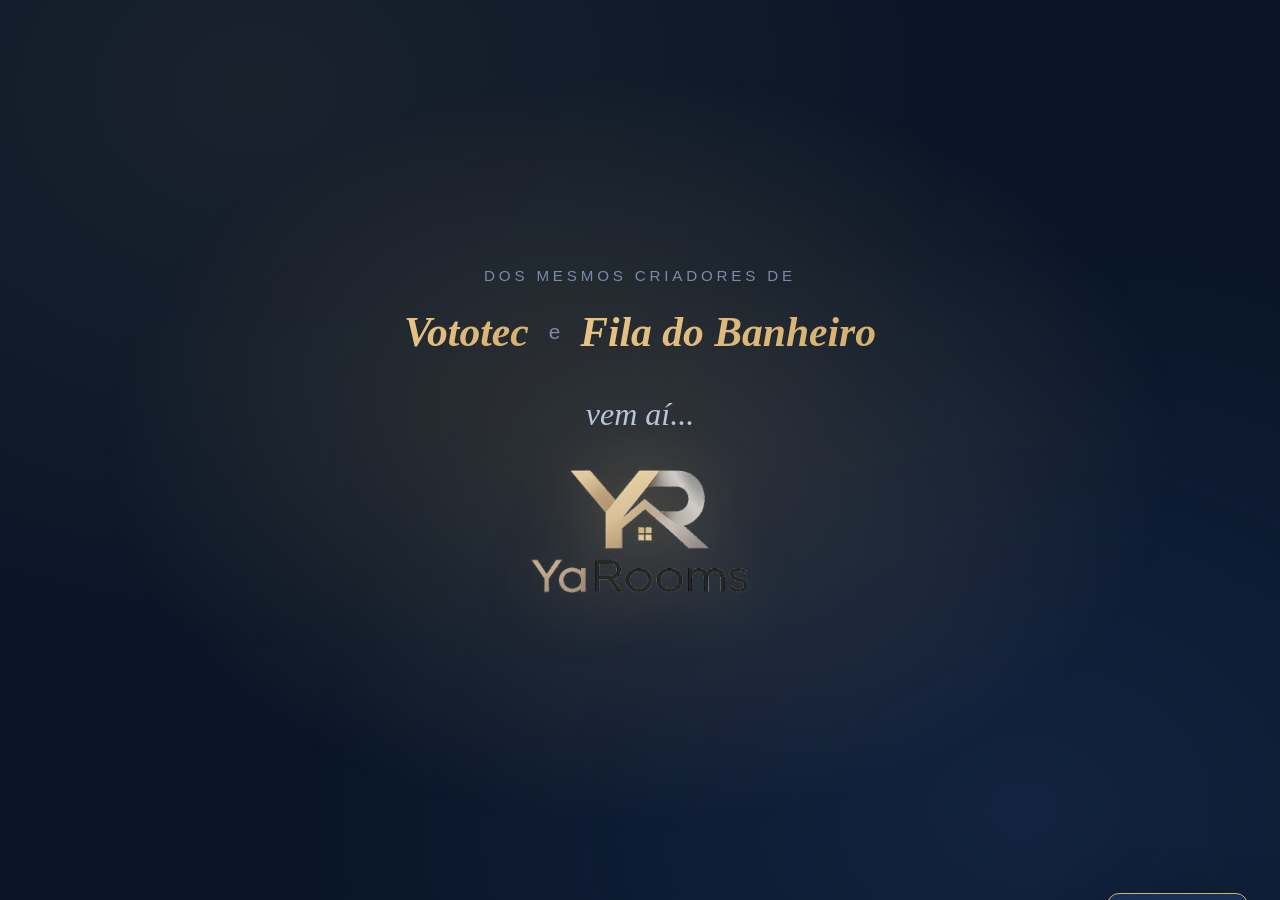
==== commit 5dfb32fe: "Versao Beta ATUALIZADO" ====
--- a/index.html
+++ b/index.html
@@ -7,7 +7,7 @@
 <link rel="preconnect" href="https://fonts.googleapis.com">
 <link rel="preconnect" href="https://fonts.gstatic.com" crossorigin>
 <link href="https://fonts.googleapis.com/css2?family=Cormorant+Garamond:wght@500;600;700&family=Outfit:wght@300;400;500;600;700&display=swap" rel="stylesheet">
-<link rel="stylesheet" href="styles.css">
+<link rel="stylesheet" href="yaroomsbeta.css">
 </head>
 <body data-theme="dark">
 
@@ -46,9 +46,6 @@
       <span class="brand-name"><span class="ya">Ya</span>Rooms</span>
     </a>
 
-    <div id="nav-auth-buttons">
-      <button class="btn btn-ghost" onclick="go('login')" style="padding:0.6rem 1.4rem;font-size:0.88rem;">Entrar</button>
-    </div>
   </nav>
 
   <section class="home-hero">
@@ -682,6 +679,6 @@
 ============================================================ -->
 <div class="toast" id="toast">Mensagem</div>
 
-<script src="script.js"></script>
+<script src="yaroomsbeta.js"></script>
 </body>
 </html>
--- a/yaroomsbeta.css
+++ b/yaroomsbeta.css
@@ -0,0 +1,1584 @@
+/* ============ THEME VARIABLES ============ */
+:root {
+  /* Dark theme (default) */
+  --bg-deep: #0a1628;
+  --bg-base: #102341;
+  --bg-card: #1a2f54;
+  --bg-card-hover: #213a66;
+  --bg-input: #0d1b33;
+  --border: rgba(212, 175, 110, 0.15);
+  --border-strong: rgba(212, 175, 110, 0.35);
+  --text-primary: #f4ead0;
+  --text-secondary: #b8c5dc;
+  --text-muted: #7a8aa8;
+  --gold: #d4af6e;
+  --gold-bright: #e8c585;
+  --gold-deep: #b8924d;
+  --gold-shadow: rgba(212, 175, 110, 0.4);
+  --blue-accent: #2d4a8a;
+  --shadow-card: 0 20px 60px rgba(0, 0, 0, 0.4);
+  --shadow-gold: 0 8px 24px rgba(212, 175, 110, 0.25);
+}
+
+[data-theme="light"] {
+  --bg-deep: #f5f1e8;
+  --bg-base: #ffffff;
+  --bg-card: #ffffff;
+  --bg-card-hover: #faf6ec;
+  --bg-input: #f5f1e8;
+  --border: rgba(184, 146, 77, 0.2);
+  --border-strong: rgba(184, 146, 77, 0.5);
+  --text-primary: #1a2f54;
+  --text-secondary: #3a4d70;
+  --text-muted: #7a8aa8;
+  --gold: #b8924d;
+  --gold-bright: #d4af6e;
+  --gold-deep: #8a6b2e;
+  --gold-shadow: rgba(184, 146, 77, 0.3);
+  --blue-accent: #1a2f54;
+  --shadow-card: 0 20px 60px rgba(26, 47, 84, 0.12);
+  --shadow-gold: 0 8px 24px rgba(184, 146, 77, 0.2);
+}
+
+* {
+  margin: 0;
+  padding: 0;
+  box-sizing: border-box;
+}
+
+html, body {
+  font-family: 'Outfit', sans-serif;
+  background: var(--bg-deep);
+  color: var(--text-primary);
+  min-height: 100vh;
+  overflow-x: hidden;
+  transition: background 0.4s ease, color 0.4s ease;
+}
+
+/* Ambient background glow */
+body::before {
+  content: "";
+  position: fixed;
+  inset: 0;
+  background:
+    radial-gradient(ellipse at 20% 10%, rgba(212, 175, 110, 0.08), transparent 50%),
+    radial-gradient(ellipse at 80% 90%, rgba(45, 74, 138, 0.25), transparent 50%);
+  pointer-events: none;
+  z-index: 0;
+  transition: opacity 0.4s ease;
+}
+
+[data-theme="light"] body::before {
+  background:
+    radial-gradient(ellipse at 20% 10%, rgba(212, 175, 110, 0.15), transparent 50%),
+    radial-gradient(ellipse at 80% 90%, rgba(26, 47, 84, 0.05), transparent 50%);
+}
+
+/* ============ TYPOGRAPHY ============ */
+.display-font {
+  font-family: 'Cormorant Garamond', serif;
+  font-weight: 600;
+  letter-spacing: -0.02em;
+}
+
+/* ============ SCREENS / ROUTER ============ */
+.screen {
+  display: none;
+  min-height: 100vh;
+  position: relative;
+  z-index: 1;
+  animation: fadeUp 0.5s ease;
+}
+.screen.active {
+  display: block;
+}
+
+@keyframes fadeUp {
+  from { opacity: 0; transform: translateY(12px); }
+  to { opacity: 1; transform: translateY(0); }
+}
+
+/* ============ NAVBAR ============ */
+.navbar {
+  display: flex;
+  align-items: center;
+  justify-content: space-between;
+  padding: 1.25rem 3rem;
+  border-bottom: 1px solid var(--border);
+  background: rgba(10, 22, 40, 0.6);
+  backdrop-filter: blur(20px);
+  position: sticky;
+  top: 0;
+  z-index: 100;
+}
+[data-theme="light"] .navbar {
+  background: rgba(255, 255, 255, 0.85);
+}
+
+.brand {
+  display: flex;
+  align-items: center;
+  gap: 0.85rem;
+  text-decoration: none;
+  color: var(--text-primary);
+}
+.brand-logo {
+  width: 44px;
+  height: 44px;
+  background: linear-gradient(135deg, var(--gold-bright), var(--gold-deep));
+  border-radius: 12px;
+  display: grid;
+  place-items: center;
+  position: relative;
+  overflow: hidden;
+}
+.brand-logo svg {
+  width: 26px;
+  height: 26px;
+}
+.brand-name {
+  font-family: 'Cormorant Garamond', serif;
+  font-size: 1.6rem;
+  font-weight: 700;
+  letter-spacing: 0.02em;
+}
+.brand-name .ya { color: var(--gold); }
+
+.nav-links {
+  display: flex;
+  gap: 2.5rem;
+  list-style: none;
+}
+.nav-links a {
+  text-decoration: none;
+  color: var(--text-secondary);
+  font-weight: 400;
+  font-size: 0.95rem;
+  letter-spacing: 0.02em;
+  position: relative;
+  padding: 0.4rem 0;
+  transition: color 0.2s;
+}
+.nav-links a::after {
+  content: "";
+  position: absolute;
+  bottom: 0;
+  left: 0;
+  width: 0;
+  height: 1px;
+  background: var(--gold);
+  transition: width 0.3s ease;
+}
+.nav-links a:hover,
+.nav-links a.active {
+  color: var(--gold);
+}
+.nav-links a.active::after,
+.nav-links a:hover::after {
+  width: 100%;
+}
+
+.user-chip {
+  display: flex;
+  align-items: center;
+  gap: 0.6rem;
+  padding: 0.5rem 1rem 0.5rem 0.5rem;
+  background: var(--bg-card);
+  border: 1px solid var(--border);
+  border-radius: 100px;
+  cursor: pointer;
+  transition: all 0.25s;
+  font-family: inherit;
+  color: var(--text-primary);
+  font-size: 0.9rem;
+}
+.user-chip:hover {
+  border-color: var(--border-strong);
+  background: var(--bg-card-hover);
+}
+.user-avatar {
+  width: 32px;
+  height: 32px;
+  border-radius: 50%;
+  background: linear-gradient(135deg, var(--gold-bright), var(--gold-deep));
+  display: grid;
+  place-items: center;
+  color: #1a2f54;
+  font-weight: 700;
+  font-size: 0.85rem;
+}
+.user-chip-name {
+  font-weight: 500;
+}
+.user-chip svg {
+  width: 14px;
+  height: 14px;
+  opacity: 0.6;
+}
+
+/* ============ INTRO SCREEN ============ */
+.intro-wrap {
+  min-height: 100vh;
+  display: flex;
+  flex-direction: column;
+  align-items: center;
+  justify-content: center;
+  text-align: center;
+  padding: 2rem;
+  position: relative;
+  overflow: hidden;
+}
+.intro-presents {
+  font-size: 0.95rem;
+  letter-spacing: 0.25em;
+  text-transform: uppercase;
+  color: var(--text-muted);
+  font-weight: 400;
+  margin-bottom: 1.5rem;
+  opacity: 0;
+  animation: introFade 1.2s ease forwards;
+  animation-delay: 0.4s;
+}
+.intro-brands {
+  display: flex;
+  align-items: center;
+  justify-content: center;
+  gap: 1.25rem;
+  flex-wrap: wrap;
+  margin-bottom: 2.5rem;
+  opacity: 0;
+  animation: introFade 1.2s ease forwards;
+  animation-delay: 1.8s;
+}
+.intro-brand {
+  font-family: 'Cormorant Garamond', serif;
+  font-size: clamp(1.6rem, 4vw, 2.6rem);
+  font-weight: 700;
+  font-style: italic;
+  background: linear-gradient(120deg, var(--gold-bright), var(--gold));
+  -webkit-background-clip: text;
+  background-clip: text;
+  -webkit-text-fill-color: transparent;
+}
+.intro-sep {
+  font-size: 1.3rem;
+  color: var(--text-muted);
+  font-weight: 300;
+}
+.intro-comingsoon {
+  font-family: 'Cormorant Garamond', serif;
+  font-size: clamp(1.4rem, 3vw, 2rem);
+  color: var(--text-secondary);
+  font-style: italic;
+  margin-bottom: 2rem;
+  opacity: 0;
+  animation: introFade 1.2s ease forwards;
+  animation-delay: 3.2s;
+}
+.intro-logo-card {
+  width: min(220px, 60vw);
+  display: grid;
+  place-items: center;
+  margin-bottom: 2.5rem;
+  opacity: 0;
+  transform: scale(0.7);
+  animation: introPop 1s cubic-bezier(.34,1.56,.64,1) forwards;
+  animation-delay: 4.4s;
+  filter: drop-shadow(0 8px 32px rgba(212, 175, 110, 0.35));
+}
+.intro-logo-card img {
+  width: 100%;
+  display: block;
+}
+.intro-cta {
+  opacity: 0;
+  animation: introFade 1.2s ease forwards;
+  animation-delay: 5.8s;
+}
+.intro-glow {
+  position: absolute;
+  inset: 0;
+  background: radial-gradient(ellipse at 50% 50%, rgba(212, 175, 110, 0.18), transparent 60%);
+  pointer-events: none;
+  z-index: 0;
+}
+@keyframes introFade {
+  from { opacity: 0; transform: translateY(16px); }
+  to { opacity: 1; transform: translateY(0); }
+}
+@keyframes introPop {
+  from { opacity: 0; transform: scale(0.7); }
+  to { opacity: 1; transform: scale(1); }
+}
+
+/* ============ HOME SCREEN ============ */
+.home-hero {
+  display: flex;
+  flex-direction: column;
+  align-items: center;
+  text-align: center;
+  padding: 5rem 2rem 4rem;
+}
+.tag {
+  display: inline-flex;
+  align-items: center;
+  gap: 0.5rem;
+  padding: 0.4rem 1rem;
+  background: rgba(212, 175, 110, 0.1);
+  border: 1px solid var(--border-strong);
+  border-radius: 100px;
+  color: var(--gold);
+  font-size: 0.82rem;
+  font-weight: 400;
+  letter-spacing: 0.03em;
+  margin-bottom: 2rem;
+}
+.tag::before {
+  content: "";
+  width: 6px;
+  height: 6px;
+  background: var(--gold);
+  border-radius: 50%;
+  box-shadow: 0 0 8px var(--gold);
+}
+.hero-title {
+  font-family: 'Cormorant Garamond', serif;
+  font-size: clamp(2.8rem, 6vw, 5rem);
+  font-weight: 600;
+  line-height: 1.05;
+  max-width: 900px;
+  margin-bottom: 1.5rem;
+  letter-spacing: -0.02em;
+}
+.hero-title .accent {
+  font-style: italic;
+  background: linear-gradient(120deg, var(--gold-bright), var(--gold));
+  -webkit-background-clip: text;
+  background-clip: text;
+  -webkit-text-fill-color: transparent;
+}
+.hero-sub {
+  font-size: 1.1rem;
+  color: var(--text-secondary);
+  max-width: 560px;
+  margin-bottom: 2.5rem;
+  line-height: 1.6;
+  font-weight: 300;
+}
+.hero-actions {
+  display: flex;
+  gap: 1rem;
+  flex-wrap: wrap;
+  justify-content: center;
+}
+
+/* ============ BUTTONS ============ */
+.btn {
+  display: inline-flex;
+  align-items: center;
+  justify-content: center;
+  gap: 0.5rem;
+  padding: 0.95rem 2rem;
+  font-family: inherit;
+  font-size: 0.95rem;
+  font-weight: 500;
+  letter-spacing: 0.02em;
+  border-radius: 12px;
+  border: none;
+  cursor: pointer;
+  text-decoration: none;
+  transition: all 0.25s cubic-bezier(.4,0,.2,1);
+  position: relative;
+  overflow: hidden;
+}
+.btn-primary {
+  background: linear-gradient(135deg, var(--gold-bright), var(--gold-deep));
+  color: #1a2f54;
+  box-shadow: var(--shadow-gold);
+}
+.btn-primary:hover {
+  transform: translateY(-2px);
+  box-shadow: 0 12px 32px var(--gold-shadow);
+}
+.btn-primary:active { transform: translateY(0); }
+
+.btn-ghost {
+  background: transparent;
+  color: var(--text-primary);
+  border: 1px solid var(--border-strong);
+}
+.btn-ghost:hover {
+  background: linear-gradient(135deg, var(--gold-bright), var(--gold-deep));
+  border-color: var(--gold);
+  color: #1a2f54;
+}
+
+.btn-block {
+  width: 100%;
+}
+
+/* ============ BACK BUTTON ============ */
+.back-btn {
+  position: fixed;
+  top: 1.5rem;
+  left: 1.5rem;
+  z-index: 200;
+  display: inline-flex;
+  align-items: center;
+  gap: 0.5rem;
+  padding: 0.6rem 1.1rem 0.6rem 0.9rem;
+  background: var(--bg-card);
+  color: var(--text-primary);
+  border: 1px solid var(--border-strong);
+  border-radius: 100px;
+  font-family: inherit;
+  font-size: 0.9rem;
+  font-weight: 500;
+  letter-spacing: 0.02em;
+  cursor: pointer;
+  backdrop-filter: blur(12px);
+  box-shadow: 0 4px 16px rgba(0, 0, 0, 0.15);
+  transition: all 0.25s cubic-bezier(.4,0,.2,1);
+}
+.back-btn:hover {
+  transform: translateX(-3px);
+  border-color: var(--gold);
+  color: #1a2f54;
+  background: linear-gradient(135deg, var(--gold-bright), var(--gold-deep));
+}
+.back-btn:active {
+  transform: translateX(-1px);
+}
+.back-btn svg {
+  width: 16px;
+  height: 16px;
+  transition: transform 0.25s;
+}
+.back-btn:hover svg {
+  transform: translateX(-2px);
+}
+/* On the dashboard the navbar is sticky, so reposition the back button */
+#screen-dashboard .back-btn {
+  position: absolute;
+  top: 1.35rem;
+  left: 1.5rem;
+}
+
+/* Inline back button inside the navbar (dashboard) */
+.back-btn-nav {
+  display: inline-flex;
+  align-items: center;
+  gap: 0.45rem;
+  padding: 0.5rem 1rem 0.5rem 0.75rem;
+  background: var(--bg-card);
+  color: var(--text-primary);
+  border: 1px solid var(--border-strong);
+  border-radius: 100px;
+  font-family: inherit;
+  font-size: 0.88rem;
+  font-weight: 500;
+  cursor: pointer;
+  transition: all 0.2s;
+  white-space: nowrap;
+  flex-shrink: 0;
+}
+.back-btn-nav svg { width: 15px; height: 15px; flex-shrink: 0; transition: transform 0.2s; }
+.back-btn-nav:hover { border-color: var(--gold); color: #1a2f54; background: linear-gradient(135deg, var(--gold-bright), var(--gold-deep)); transform: translateX(-2px); }
+.back-btn-nav:hover svg { stroke: #1a2f54; }
+@media (max-width: 640px) {
+  .back-btn {
+    top: 1rem;
+    left: 1rem;
+    padding: 0.5rem 0.95rem 0.5rem 0.8rem;
+    font-size: 0.85rem;
+  }
+}
+
+/* ============ FEATURES SECTION ============ */
+.features {
+  max-width: 1200px;
+  margin: 0 auto;
+  padding: 4rem 2rem;
+  display: grid;
+  grid-template-columns: repeat(auto-fit, minmax(260px, 1fr));
+  gap: 1.5rem;
+}
+.feature-card {
+  padding: 2rem;
+  background: var(--bg-card);
+  border: 1px solid var(--border);
+  border-radius: 18px;
+  transition: all 0.3s;
+}
+.feature-card:hover {
+  transform: translateY(-4px);
+  border-color: var(--border-strong);
+  box-shadow: var(--shadow-card);
+}
+.feature-icon {
+  width: 48px;
+  height: 48px;
+  background: rgba(212, 175, 110, 0.12);
+  border-radius: 12px;
+  display: grid;
+  place-items: center;
+  margin-bottom: 1.25rem;
+  color: var(--gold);
+}
+.feature-icon svg { width: 22px; height: 22px; }
+.feature-title {
+  font-family: 'Cormorant Garamond', serif;
+  font-size: 1.4rem;
+  font-weight: 600;
+  margin-bottom: 0.5rem;
+}
+.feature-text {
+  color: var(--text-secondary);
+  font-size: 0.92rem;
+  line-height: 1.6;
+  font-weight: 300;
+}
+
+/* ============ AUTH SCREENS ============ */
+.auth-wrap {
+  min-height: 100vh;
+  display: grid;
+  place-items: center;
+  padding: 2rem;
+}
+.auth-card {
+  width: 100%;
+  max-width: 460px;
+  padding: 2.5rem;
+  background: var(--bg-card);
+  border: 1px solid var(--border);
+  border-radius: 20px;
+  box-shadow: var(--shadow-card);
+  position: relative;
+  overflow: hidden;
+}
+.auth-card::before {
+  content: "";
+  position: absolute;
+  top: 0;
+  left: 0;
+  right: 0;
+  height: 2px;
+  background: linear-gradient(90deg, transparent, var(--gold), transparent);
+}
+.auth-logo {
+  display: flex;
+  flex-direction: column;
+  align-items: center;
+  margin-bottom: 2rem;
+}
+.auth-logo-mark {
+  width: 80px;
+  height: 80px;
+  background: linear-gradient(135deg, var(--gold-bright), var(--gold-deep));
+  border-radius: 18px;
+  display: grid;
+  place-items: center;
+  margin-bottom: 1rem;
+}
+.auth-logo-mark svg { width: 44px; height: 44px; }
+.auth-title {
+  font-family: 'Cormorant Garamond', serif;
+  font-size: 2rem;
+  font-weight: 600;
+  text-align: center;
+  letter-spacing: -0.01em;
+}
+.auth-title .gold { color: var(--gold); font-style: italic; }
+.auth-subtitle {
+  text-align: center;
+  color: var(--text-secondary);
+  font-size: 0.95rem;
+  margin-top: 0.5rem;
+  margin-bottom: 2rem;
+  font-weight: 300;
+}
+
+/* ============ FORM ELEMENTS ============ */
+.form-group {
+  margin-bottom: 1.25rem;
+}
+.form-row {
+  display: grid;
+  grid-template-columns: 1fr 1fr;
+  gap: 1rem;
+}
+.form-label {
+  display: block;
+  font-size: 0.85rem;
+  font-weight: 500;
+  margin-bottom: 0.5rem;
+  color: var(--text-secondary);
+  letter-spacing: 0.02em;
+}
+.form-input,
+.form-select {
+  width: 100%;
+  padding: 0.85rem 1rem;
+  background: var(--bg-input);
+  border: 1px solid var(--border);
+  border-radius: 10px;
+  color: var(--text-primary);
+  font-family: inherit;
+  font-size: 0.95rem;
+  transition: all 0.2s;
+}
+.form-input::placeholder {
+  color: var(--text-muted);
+}
+.form-input:focus,
+.form-select:focus {
+  outline: none;
+  border-color: var(--gold);
+  box-shadow: 0 0 0 3px rgba(212, 175, 110, 0.15);
+}
+.form-select {
+  appearance: none;
+  background-image: url("data:image/svg+xml,%3Csvg xmlns='http://www.w3.org/2000/svg' width='12' height='12' viewBox='0 0 24 24' fill='none' stroke='%23d4af6e' stroke-width='2'%3E%3Cpolyline points='6 9 12 15 18 9'%3E%3C/polyline%3E%3C/svg%3E");
+  background-repeat: no-repeat;
+  background-position: right 1rem center;
+  padding-right: 2.5rem;
+}
+input[type="date"]::-webkit-calendar-picker-indicator {
+  filter: invert(0.7) sepia(1) saturate(2) hue-rotate(5deg);
+  cursor: pointer;
+}
+.pwd-strength {
+  margin-top: 0.5rem;
+  font-size: 0.82rem;
+  font-weight: 500;
+  min-height: 1.1em;
+  letter-spacing: 0.01em;
+  transition: color 0.2s;
+}
+.pwd-strength.weak { color: #e0644f; }
+.pwd-strength.medium { color: #d4af6e; }
+.pwd-strength.strong { color: #5fb88a; }
+
+/* ============ HOUR CHECKBOXES ============ */
+.hour-checks {
+  display: flex;
+  flex-direction: column;
+  gap: 0.4rem;
+}
+.hour-period-label {
+  font-size: 0.78rem;
+  font-weight: 600;
+  letter-spacing: 0.08em;
+  text-transform: uppercase;
+  color: var(--gold);
+  margin: 0.85rem 0 0.15rem;
+}
+.hour-period-label:first-child {
+  margin-top: 0;
+}
+.hour-check {
+  display: flex;
+  align-items: center;
+  gap: 0.75rem;
+  padding: 0.65rem 1rem;
+  background: var(--bg-input);
+  border: 1px solid var(--border);
+  border-radius: 10px;
+  cursor: pointer;
+  transition: all 0.15s;
+  user-select: none;
+}
+.hour-check:hover {
+  border-color: var(--gold);
+  background: var(--bg-card-hover);
+}
+.hour-check input[type="checkbox"] {
+  width: 16px;
+  height: 16px;
+  accent-color: var(--gold);
+  cursor: pointer;
+  flex-shrink: 0;
+}
+.hour-check span {
+  font-size: 0.95rem;
+  color: var(--text-primary);
+  font-family: var(--font-mono, monospace);
+}
+.hour-check:has(input:checked) {
+  border-color: var(--gold);
+  background: rgba(212, 175, 110, 0.08);
+}
+.hour-check:has(input:checked) span {
+  color: var(--gold);
+  font-weight: 600;
+}
+
+.form-extras {
+  display: flex;
+  justify-content: space-between;
+  align-items: center;
+  margin-bottom: 1.5rem;
+  font-size: 0.85rem;
+}
+.checkbox-wrap {
+  display: flex;
+  align-items: center;
+  gap: 0.5rem;
+  cursor: pointer;
+  color: var(--text-secondary);
+}
+.checkbox-wrap input {
+  appearance: none;
+  width: 16px;
+  height: 16px;
+  border: 1px solid var(--border-strong);
+  border-radius: 4px;
+  background: var(--bg-input);
+  cursor: pointer;
+  position: relative;
+  transition: all 0.2s;
+}
+.checkbox-wrap input:checked {
+  background: var(--gold);
+  border-color: var(--gold);
+}
+.checkbox-wrap input:checked::after {
+  content: "✓";
+  position: absolute;
+  inset: 0;
+  display: grid;
+  place-items: center;
+  color: #1a2f54;
+  font-size: 11px;
+  font-weight: 700;
+}
+.link {
+  color: var(--gold);
+  text-decoration: none;
+  font-weight: 500;
+  background: none;
+  border: none;
+  cursor: pointer;
+  font-family: inherit;
+  font-size: inherit;
+  padding: 0;
+  transition: opacity 0.2s;
+}
+.link:hover { opacity: 0.75; text-decoration: underline; }
+
+.divider {
+  display: flex;
+  align-items: center;
+  gap: 1rem;
+  margin: 1.5rem 0;
+  color: var(--text-muted);
+  font-size: 0.85rem;
+}
+.divider::before,
+.divider::after {
+  content: "";
+  flex: 1;
+  height: 1px;
+  background: var(--border);
+}
+
+
+
+.auth-footer {
+  text-align: center;
+  margin-top: 1.5rem;
+  font-size: 0.9rem;
+  color: var(--text-secondary);
+}
+
+/* ============ DASHBOARD ============ */
+.dashboard {
+  padding: 2rem 3rem;
+  max-width: 1400px;
+  margin: 0 auto;
+}
+.dash-header {
+  display: flex;
+  justify-content: space-between;
+  align-items: flex-end;
+  margin-bottom: 2rem;
+  flex-wrap: wrap;
+  gap: 1rem;
+}
+.dash-title {
+  font-family: 'Cormorant Garamond', serif;
+  font-size: 2.2rem;
+  font-weight: 600;
+  letter-spacing: -0.01em;
+}
+.dash-title .accent { color: var(--gold); font-style: italic; }
+.dash-sub {
+  color: var(--text-secondary);
+  font-size: 1rem;
+  font-weight: 300;
+  margin-top: 0.25rem;
+}
+
+.dash-grid {
+  display: grid;
+  grid-template-columns: 280px 1fr;
+  gap: 2rem;
+}
+
+.sidebar {
+  background: var(--bg-card);
+  border: 1px solid var(--border);
+  border-radius: 16px;
+  padding: 1.5rem;
+  height: fit-content;
+  position: sticky;
+  top: 100px;
+}
+.sidebar-title {
+  font-size: 0.75rem;
+  font-weight: 600;
+  letter-spacing: 0.15em;
+  color: var(--gold);
+  text-transform: uppercase;
+  margin-bottom: 1rem;
+}
+.sidebar-section + .sidebar-section {
+  margin-top: 1.5rem;
+  padding-top: 1.5rem;
+  border-top: 1px solid var(--border);
+}
+
+/* Mini calendar */
+.mini-cal {
+  background: var(--bg-input);
+  border-radius: 12px;
+  padding: 1rem;
+}
+.mini-cal-head {
+  display: flex;
+  justify-content: space-between;
+  align-items: center;
+  margin-bottom: 0.75rem;
+  font-size: 0.9rem;
+  font-weight: 500;
+}
+.mini-cal-nav {
+  background: none;
+  border: none;
+  color: var(--gold);
+  cursor: pointer;
+  font-size: 1rem;
+  padding: 0.2rem 0.4rem;
+  line-height: 1;
+}
+.mini-cal-grid {
+  display: grid;
+  grid-template-columns: repeat(7, 1fr);
+  gap: 2px;
+  text-align: center;
+  font-size: 0.78rem;
+}
+.mini-cal-grid .day-label {
+  color: var(--text-muted);
+  padding: 0.4rem 0;
+  font-weight: 500;
+}
+.mini-cal-grid .day {
+  padding: 0.4rem 0;
+  border-radius: 6px;
+  color: var(--text-secondary);
+  transition: all 0.15s;
+  cursor: pointer;
+}
+.mini-cal-grid .day:not(.muted):hover {
+  background: var(--bg-card-hover);
+  color: var(--text-primary);
+}
+.mini-cal-grid .day.muted { color: var(--text-muted); opacity: 0.4; cursor: default; }
+.mini-cal-grid .day.active {
+  background: var(--gold);
+  color: #1a2f54;
+  font-weight: 700;
+  border-radius: 6px;
+}
+.mini-cal-grid .day.active:hover { background: var(--gold-bright); color: #1a2f54; }
+.mini-cal-grid .day.active.has-events { color: #1a2f54; }
+.mini-cal-grid .day.has-events { color: var(--gold); font-weight: 600; position: relative; }
+.mini-cal-grid .day.has-events::after {
+  content: "";
+  position: absolute;
+  bottom: 3px;
+  left: 50%;
+  transform: translateX(-50%);
+  width: 4px;
+  height: 4px;
+  border-radius: 50%;
+  background: var(--gold);
+}
+
+/* Non-school days (weekends + holidays) */
+.mini-cal-grid .day.blocked {
+  color: var(--text-muted);
+  opacity: 0.35;
+  text-decoration: line-through;
+  text-decoration-color: rgba(120, 130, 150, 0.5);
+  cursor: pointer;
+  background: rgba(0,0,0,0.08);
+  border-radius: 6px;
+}
+.mini-cal-grid .day.blocked:hover {
+  background: rgba(0,0,0,0.16);
+  opacity: 0.55;
+}
+.mini-cal-grid .day.blocked.active {
+  background: rgba(212, 175, 110, 0.08);
+  opacity: 0.5;
+}
+
+/* Tooltip wrapper for days with reservations */
+.day-with-tooltip {
+  position: relative;
+}
+.day-tooltip {
+  display: none;
+  position: absolute;
+  top: calc(100% + 6px);
+  left: 50%;
+  transform: translateX(-50%);
+  background: var(--bg-card);
+  border: 1px solid var(--border-strong);
+  border-radius: 10px;
+  padding: 0.65rem 0.85rem;
+  min-width: 190px;
+  max-width: 230px;
+  box-shadow: 0 8px 28px rgba(0,0,0,0.45);
+  z-index: 999;
+  font-size: 0.78rem;
+  line-height: 1.4;
+  text-align: left;
+  pointer-events: none;
+  white-space: nowrap;
+}
+/* Arrow */
+.day-tooltip::before {
+  content: "";
+  position: absolute;
+  top: -5px;
+  left: 50%;
+  transform: translateX(-50%) rotate(45deg);
+  width: 8px;
+  height: 8px;
+  background: var(--bg-card);
+  border-left: 1px solid var(--border-strong);
+  border-top: 1px solid var(--border-strong);
+}
+.day-with-tooltip:hover .day-tooltip {
+  display: block;
+}
+/* Shift right-column tooltips to the left so they don't overflow */
+.mini-cal-grid > .day-with-tooltip:nth-child(7n+1),
+.mini-cal-grid > .day-with-tooltip:nth-child(7n+2) {
+  /* near left edge — push right */
+}
+.mini-cal-grid > .day-with-tooltip:nth-child(7n),
+.mini-cal-grid > .day-with-tooltip:nth-child(7n-1) {
+  /* near right edge — push left */
+}
+.day-tooltip-title {
+  font-size: 0.72rem;
+  font-weight: 600;
+  letter-spacing: 0.08em;
+  text-transform: uppercase;
+  color: var(--gold);
+  margin-bottom: 0.45rem;
+  border-bottom: 1px solid var(--border);
+  padding-bottom: 0.3rem;
+}
+.day-tooltip-entry {
+  display: flex;
+  flex-direction: column;
+  gap: 0.1rem;
+  padding: 0.3rem 0;
+  border-bottom: 1px solid rgba(255,255,255,0.05);
+}
+.day-tooltip-entry:last-child { border-bottom: none; }
+.day-tooltip-who {
+  font-weight: 600;
+  color: var(--text-primary);
+  font-size: 0.8rem;
+}
+.day-tooltip-room {
+  color: var(--gold);
+  font-size: 0.74rem;
+}
+.day-tooltip-hour {
+  color: var(--text-muted);
+  font-size: 0.72rem;
+}
+
+
+/* Filter chips */
+.chips {
+  display: flex;
+  flex-wrap: wrap;
+  gap: 0.4rem;
+}
+.chip {
+  padding: 0.4rem 0.85rem;
+  background: var(--bg-input);
+  border: 1px solid var(--border);
+  border-radius: 100px;
+  font-size: 0.82rem;
+  cursor: pointer;
+  color: var(--text-secondary);
+  transition: all 0.2s;
+  font-family: inherit;
+}
+.chip:hover { border-color: var(--border-strong); }
+.chip.active {
+  background: rgba(212, 175, 110, 0.15);
+  color: var(--gold);
+  border-color: var(--gold);
+}
+
+/* Calendar main */
+.calendar-card {
+  background: var(--bg-card);
+  border: 1px solid var(--border);
+  border-radius: 16px;
+  padding: 1.5rem;
+  overflow: hidden;
+}
+.cal-toolbar {
+  display: flex;
+  justify-content: space-between;
+  align-items: center;
+  flex-wrap: wrap;
+  gap: 1rem;
+  margin-bottom: 1.5rem;
+}
+.cal-period {
+  font-family: 'Cormorant Garamond', serif;
+  font-size: 1.5rem;
+  font-weight: 600;
+}
+.view-toggle {
+  display: flex;
+  background: var(--bg-input);
+  padding: 4px;
+  border-radius: 10px;
+  border: 1px solid var(--border);
+}
+.view-toggle button {
+  padding: 0.5rem 1rem;
+  background: none;
+  border: none;
+  color: var(--text-secondary);
+  font-family: inherit;
+  font-size: 0.85rem;
+  cursor: pointer;
+  border-radius: 7px;
+  transition: all 0.2s;
+}
+.view-toggle button.active {
+  background: var(--gold);
+  color: #1a2f54;
+  font-weight: 600;
+}
+
+.cal-grid {
+  display: grid;
+  grid-template-columns: 60px repeat(5, 1fr);
+  border-top: 1px solid var(--border);
+  border-left: 1px solid var(--border);
+  border-radius: 8px;
+  overflow: hidden;
+}
+.cal-cell {
+  border-right: 1px solid var(--border);
+  border-bottom: 1px solid var(--border);
+  padding: 0.5rem;
+  min-height: 72px;
+  position: relative;
+}
+.cal-cell.head {
+  background: var(--bg-input);
+  font-weight: 500;
+  font-size: 0.85rem;
+  text-align: center;
+  padding: 0.85rem 0.5rem;
+  color: var(--gold);
+  min-height: auto;
+}
+.cal-cell.head.today { color: var(--gold); }
+.day-num {
+  display: inline-block;
+  margin-left: 6px;
+  font-weight: 500;
+  color: var(--text-muted);
+}
+.cal-cell.head.today .day-num {
+  display: inline-block;
+  background: var(--gold);
+  color: #1a2f54;
+  width: 26px;
+  height: 26px;
+  border-radius: 50%;
+  text-align: center;
+  line-height: 26px;
+  margin-left: 6px;
+  font-weight: 700;
+}
+.cal-cell.time {
+  background: var(--bg-input);
+  text-align: right;
+  padding-right: 0.75rem;
+  font-size: 0.78rem;
+  color: var(--text-muted);
+  font-weight: 500;
+}
+.cal-cell.period-row {
+  grid-column: 1 / -1;
+  background: var(--bg-input);
+  color: var(--gold);
+  font-weight: 600;
+  font-size: 0.75rem;
+  letter-spacing: 0.08em;
+  text-transform: uppercase;
+  text-align: left;
+  padding: 0.5rem 0.85rem;
+  min-height: auto;
+}
+/* Turno selector */
+.calendar-toolbar {
+  display: grid;
+  grid-template-columns: 1fr auto 1fr;
+  align-items: center;
+  gap: 0.75rem;
+  margin-bottom: 1rem;
+}
+.selected-day-badge {
+  display: inline-flex;
+  align-items: center;
+  gap: 0.5rem;
+  justify-self: start;
+  padding: 0.45rem 0.9rem;
+  background: var(--bg-input);
+  border: 1px solid var(--border-strong);
+  border-radius: 100px;
+  color: var(--gold-bright);
+  font-size: 0.85rem;
+  font-weight: 500;
+  white-space: nowrap;
+}
+.selected-day-badge::before {
+  content: "📅";
+  font-size: 0.9rem;
+}
+.turno-bar {
+  display: flex;
+  align-items: center;
+  justify-content: center;
+  gap: 1.25rem;
+  grid-column: 2;
+}
+.turno-bar .turno-label {
+  font-family: 'Cormorant Garamond', serif;
+  font-size: 1.5rem;
+  font-weight: 600;
+  color: var(--gold);
+  min-width: 130px;
+  text-align: center;
+  letter-spacing: 0.01em;
+}
+.turno-nav {
+  width: 38px;
+  height: 38px;
+  border-radius: 50%;
+  border: 1px solid var(--border-strong);
+  background: var(--bg-card);
+  color: var(--gold);
+  cursor: pointer;
+  font-size: 1.3rem;
+  line-height: 1;
+  display: grid;
+  place-items: center;
+  transition: all 0.2s;
+}
+.turno-nav:hover {
+  background: var(--bg-card-hover);
+  border-color: var(--gold);
+}
+/* Only the active turno's rows are shown */
+.cal-grid[data-turno="manha"] .turno-tarde,
+.cal-grid[data-turno="manha"] .turno-noite,
+.cal-grid[data-turno="tarde"] .turno-manha,
+.cal-grid[data-turno="tarde"] .turno-noite,
+.cal-grid[data-turno="noite"] .turno-manha,
+.cal-grid[data-turno="noite"] .turno-tarde {
+  display: none;
+}
+
+.event {
+  background: linear-gradient(135deg, rgba(45, 122, 90, 0.85), rgba(35, 95, 70, 0.85));
+  color: #d4eed8;
+  border-left: 3px solid #4dd49a;
+  padding: 0.45rem 0.6rem;
+  border-radius: 6px;
+  font-size: 0.75rem;
+  margin-bottom: 0.25rem;
+  cursor: pointer;
+  transition: transform 0.15s;
+  line-height: 1.3;
+}
+.event:hover { transform: translateX(2px); }
+.event .room { font-weight: 600; }
+.event .who { opacity: 0.85; font-size: 0.7rem; }
+.event.amber {
+  background: linear-gradient(135deg, rgba(150, 110, 30, 0.85), rgba(120, 85, 20, 0.85));
+  color: #f5e3b8;
+  border-left-color: #e8c585;
+}
+.event.crimson {
+  background: linear-gradient(135deg, rgba(150, 50, 70, 0.85), rgba(120, 40, 55, 0.85));
+  color: #f8d4dc;
+  border-left-color: #e85a7a;
+}
+.event.azure {
+  background: linear-gradient(135deg, rgba(45, 90, 150, 0.85), rgba(35, 70, 120, 0.85));
+  color: #d4e4f8;
+  border-left-color: #5a92e8;
+}
+
+/* ============ MODAL ============ */
+.modal-overlay {
+  position: fixed;
+  inset: 0;
+  background: rgba(0, 0, 0, 0.6);
+  backdrop-filter: blur(8px);
+  display: none;
+  align-items: center;
+  justify-content: center;
+  z-index: 1000;
+  padding: 2rem;
+  animation: fadeIn 0.25s ease;
+}
+.modal-overlay.active {
+  display: flex;
+}
+@keyframes fadeIn {
+  from { opacity: 0; }
+  to { opacity: 1; }
+}
+.modal {
+  background: var(--bg-card);
+  border: 1px solid var(--border-strong);
+  border-radius: 20px;
+  padding: 2rem;
+  max-width: 480px;
+  width: 100%;
+  box-shadow: var(--shadow-card);
+  animation: scaleIn 0.3s cubic-bezier(.4,0,.2,1);
+  max-height: 90vh;
+  overflow-y: auto;
+}
+@keyframes scaleIn {
+  from { opacity: 0; transform: scale(0.95); }
+  to { opacity: 1; transform: scale(1); }
+}
+.modal-head {
+  display: flex;
+  justify-content: space-between;
+  align-items: center;
+  margin-bottom: 1.5rem;
+}
+.modal-title {
+  font-family: 'Cormorant Garamond', serif;
+  font-size: 1.6rem;
+  font-weight: 600;
+}
+.modal-close {
+  background: var(--bg-input);
+  border: 1px solid var(--border);
+  width: 32px;
+  height: 32px;
+  border-radius: 8px;
+  display: grid;
+  place-items: center;
+  cursor: pointer;
+  color: var(--text-secondary);
+  transition: all 0.2s;
+}
+.modal-close:hover {
+  color: var(--gold);
+  border-color: var(--gold);
+}
+
+/* Settings modal items */
+.setting-row {
+  display: flex;
+  align-items: center;
+  justify-content: space-between;
+  padding: 1rem 0;
+  border-bottom: 1px solid var(--border);
+}
+.setting-row:last-of-type {
+  border-bottom: none;
+}
+.setting-label {
+  font-size: 0.95rem;
+  font-weight: 500;
+}
+.setting-desc {
+  font-size: 0.82rem;
+  color: var(--text-muted);
+  margin-top: 0.2rem;
+}
+
+/* Theme toggle */
+.theme-toggle {
+  display: flex;
+  background: var(--bg-input);
+  border: 1px solid var(--border);
+  border-radius: 100px;
+  padding: 4px;
+}
+.theme-toggle button {
+  display: flex;
+  align-items: center;
+  gap: 0.4rem;
+  padding: 0.45rem 0.9rem;
+  border: none;
+  background: none;
+  color: var(--text-secondary);
+  cursor: pointer;
+  border-radius: 100px;
+  font-family: inherit;
+  font-size: 0.82rem;
+  transition: all 0.2s;
+}
+.theme-toggle button.active {
+  background: var(--gold);
+  color: #1a2f54;
+  font-weight: 600;
+}
+.theme-toggle svg { width: 14px; height: 14px; }
+
+.time-display {
+  background: var(--bg-input);
+  border: 1px solid var(--border);
+  padding: 0.75rem 1rem;
+  border-radius: 10px;
+  font-family: 'Cormorant Garamond', serif;
+  font-size: 1.3rem;
+  font-weight: 600;
+  color: var(--gold);
+}
+
+.session-stat {
+  display: flex;
+  justify-content: space-between;
+  align-items: center;
+  padding: 0.9rem 0;
+}
+.session-stat-label {
+  color: var(--text-secondary);
+  font-size: 0.92rem;
+}
+.session-stat-value {
+  font-family: 'Cormorant Garamond', serif;
+  font-size: 1.1rem;
+  color: var(--gold);
+  font-weight: 600;
+}
+
+.btn-danger {
+  background: rgba(220, 60, 80, 0.1);
+  color: #ef6b85;
+  border: 1px solid rgba(220, 60, 80, 0.3);
+  width: 100%;
+  margin-top: 1rem;
+}
+.btn-danger:hover {
+  background: rgba(220, 60, 80, 0.2);
+}
+
+/* New reservation form modal */
+.reserve-modal {
+  max-width: 520px;
+}
+
+/* ============ TOAST ============ */
+.toast {
+  position: fixed;
+  bottom: 2rem;
+  right: 2rem;
+  padding: 1rem 1.5rem;
+  background: var(--bg-card);
+  border: 1px solid var(--gold);
+  border-radius: 12px;
+  color: var(--text-primary);
+  font-size: 0.9rem;
+  box-shadow: var(--shadow-card);
+  z-index: 2000;
+  transform: translateY(150%);
+  transition: transform 0.4s cubic-bezier(.4,0,.2,1);
+  display: flex;
+  align-items: center;
+  gap: 0.75rem;
+}
+.toast.show { transform: translateY(0); }
+.toast::before {
+  content: "";
+  width: 8px;
+  height: 8px;
+  background: var(--gold);
+  border-radius: 50%;
+  box-shadow: 0 0 10px var(--gold);
+}
+
+/* ============ RESPONSIVE ============ */
+@media (max-width: 900px) {
+  .navbar { padding: 1rem 1.25rem; }
+  .nav-links { display: none; }
+  .dashboard { padding: 1.5rem 1.25rem; }
+  .dash-grid { grid-template-columns: 1fr; }
+  .sidebar { position: static; }
+  .cal-grid { grid-template-columns: 50px repeat(5, minmax(80px, 1fr)); overflow-x: auto; }
+  .auth-card { padding: 1.75rem; }
+  .form-row { grid-template-columns: 1fr; }
+  .calendar-toolbar { grid-template-columns: 1fr; justify-items: center; gap: 0.6rem; }
+  .selected-day-badge { justify-self: center; }
+  .turno-bar { grid-column: 1; }
+}
+
+@media (max-width: 480px) {
+  .mini-cal { padding: 0.75rem; }
+  .mini-cal-grid { font-size: 0.7rem; gap: 1px; }
+  .mini-cal-grid .day, .mini-cal-grid .day-label { padding: 0.3rem 0; }
+  .mini-cal-head span { font-size: 0.9rem; }
+  .selected-day-badge { font-size: 0.78rem; padding: 0.4rem 0.7rem; }
+  .turno-bar { gap: 0.75rem; }
+  .turno-bar .turno-label { font-size: 1.2rem; min-width: 100px; }
+  .cal-grid { grid-template-columns: 42px repeat(5, minmax(68px, 1fr)); }
+}
+
+/* User menu dropdown indicator */
+.dropdown-icon {
+  transition: transform 0.2s;
+}
+
+/* Smooth scroll */
+html { scroll-behavior: smooth; }
+
+/* ============ LOGO IMAGE OVERRIDE ============ */
+.brand-logo, .auth-logo-mark {
+  background-image: url("[data-uri]");
+  background-repeat: no-repeat;
+  background-position: center;
+  background-size: 125% auto;
+  background-color: rgba(244, 234, 208, 0.06);
+}
+[data-theme="light"] .brand-logo,
+[data-theme="light"] .auth-logo-mark {
+  background-color: rgba(184, 146, 77, 0.08);
+}
+.brand-logo svg,
+.auth-logo-mark svg {
+  display: none;
+}
+
+/* ============ DIRECTOR PANEL ============ */
+.director-grid {
+  display: grid;
+  grid-template-columns: 1fr;
+  gap: 1.5rem;
+  align-items: start;
+}
+.schedule-grid {
+  display: grid;
+  grid-template-columns: repeat(3, 1fr);
+  gap: 1.5rem;
+}
+@media (max-width: 700px) {
+  .schedule-grid { grid-template-columns: 1fr; }
+}
+.director-card {
+  background: var(--bg-card);
+  border: 1px solid var(--border);
+  border-radius: 16px;
+  padding: 1.5rem;
+}
+.director-card-title {
+  font-family: 'Cormorant Garamond', serif;
+  font-size: 1.4rem;
+  font-weight: 600;
+  color: var(--text-primary);
+  margin-bottom: 1.25rem;
+}
+.rooms-list {
+  display: flex;
+  flex-direction: column;
+  gap: 0.75rem;
+}
+.rooms-empty {
+  color: var(--text-muted);
+  font-size: 0.9rem;
+  padding: 1rem 0;
+}
+.room-item {
+  display: flex;
+  align-items: center;
+  gap: 1rem;
+  padding: 1rem 1.15rem;
+  background: var(--bg-input);
+  border: 1px solid var(--border);
+  border-radius: 12px;
+}
+.room-item-info { flex: 1; }
+.room-item-name {
+  font-weight: 600;
+  font-size: 1rem;
+  color: var(--text-primary);
+}
+.room-item-meta {
+  font-size: 0.82rem;
+  color: var(--text-muted);
+  margin-top: 0.15rem;
+}
+.room-badge {
+  display: inline-block;
+  padding: 0.15rem 0.6rem;
+  border-radius: 100px;
+  background: rgba(212, 175, 110, 0.12);
+  border: 1px solid var(--border-strong);
+  color: var(--gold);
+  font-size: 0.72rem;
+  font-weight: 600;
+  letter-spacing: 0.02em;
+}
+.room-delete {
+  background: none;
+  border: 1px solid var(--border);
+  color: var(--text-muted);
+  width: 32px;
+  height: 32px;
+  border-radius: 8px;
+  cursor: pointer;
+  font-size: 1.1rem;
+  line-height: 1;
+  display: grid;
+  place-items: center;
+  transition: all 0.2s;
+  flex-shrink: 0;
+}
+.room-delete:hover {
+  border-color: #c0506a;
+  color: #e07a90;
+  background: rgba(192, 80, 106, 0.1);
+}
+@media (max-width: 900px) {
+  .director-grid { grid-template-columns: 1fr; }
+}
+
